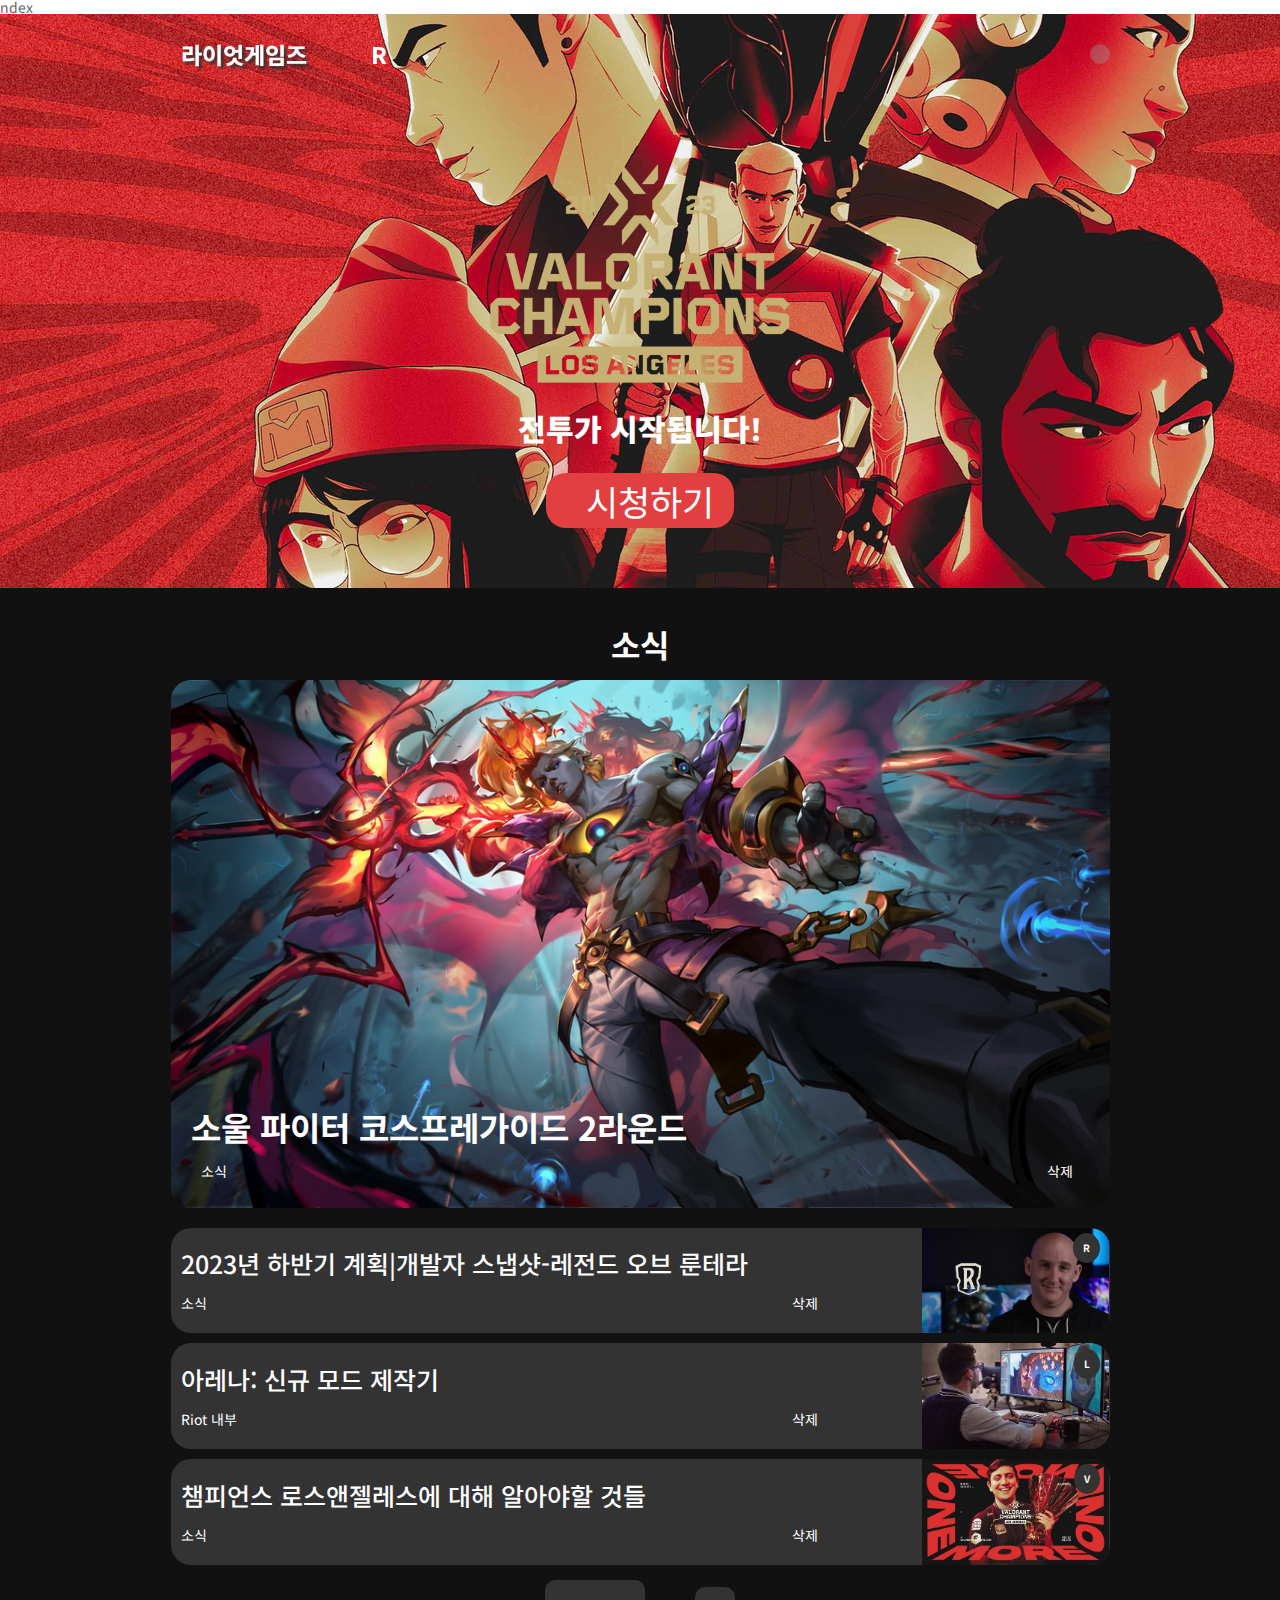
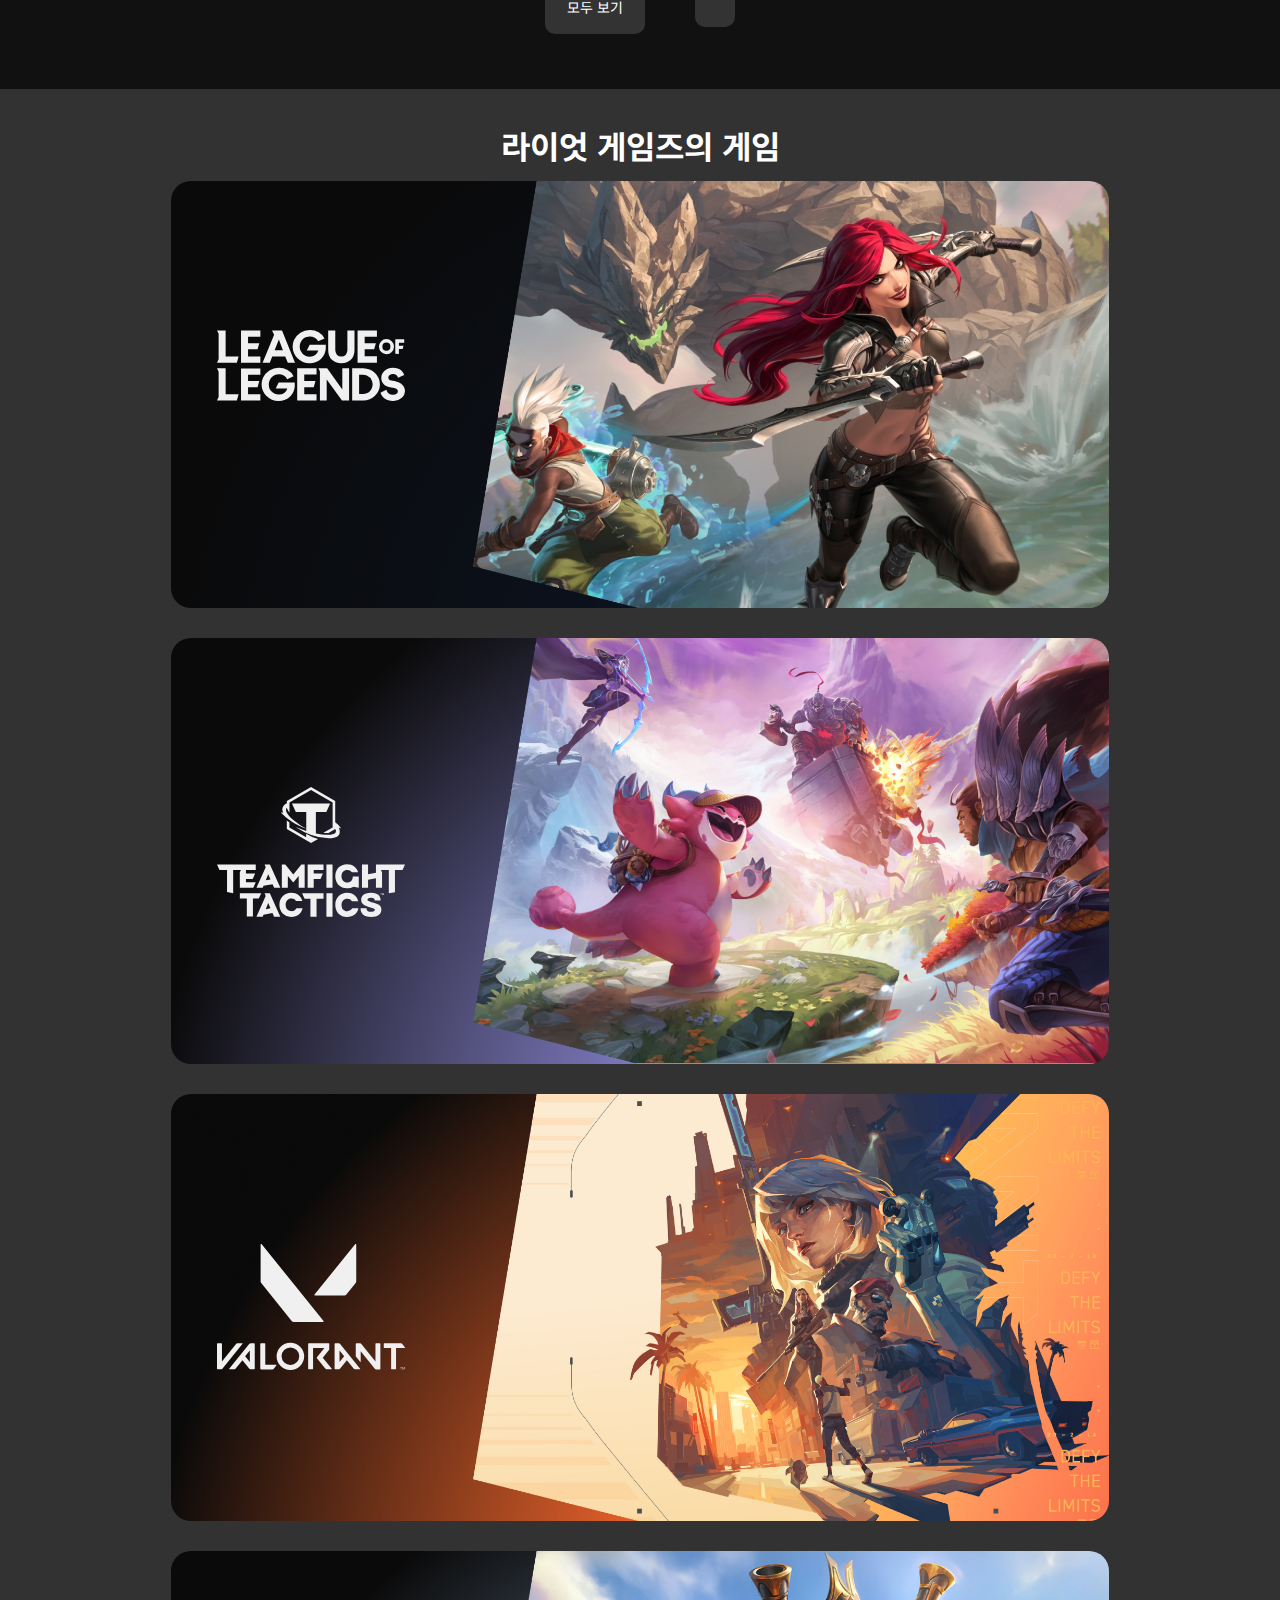
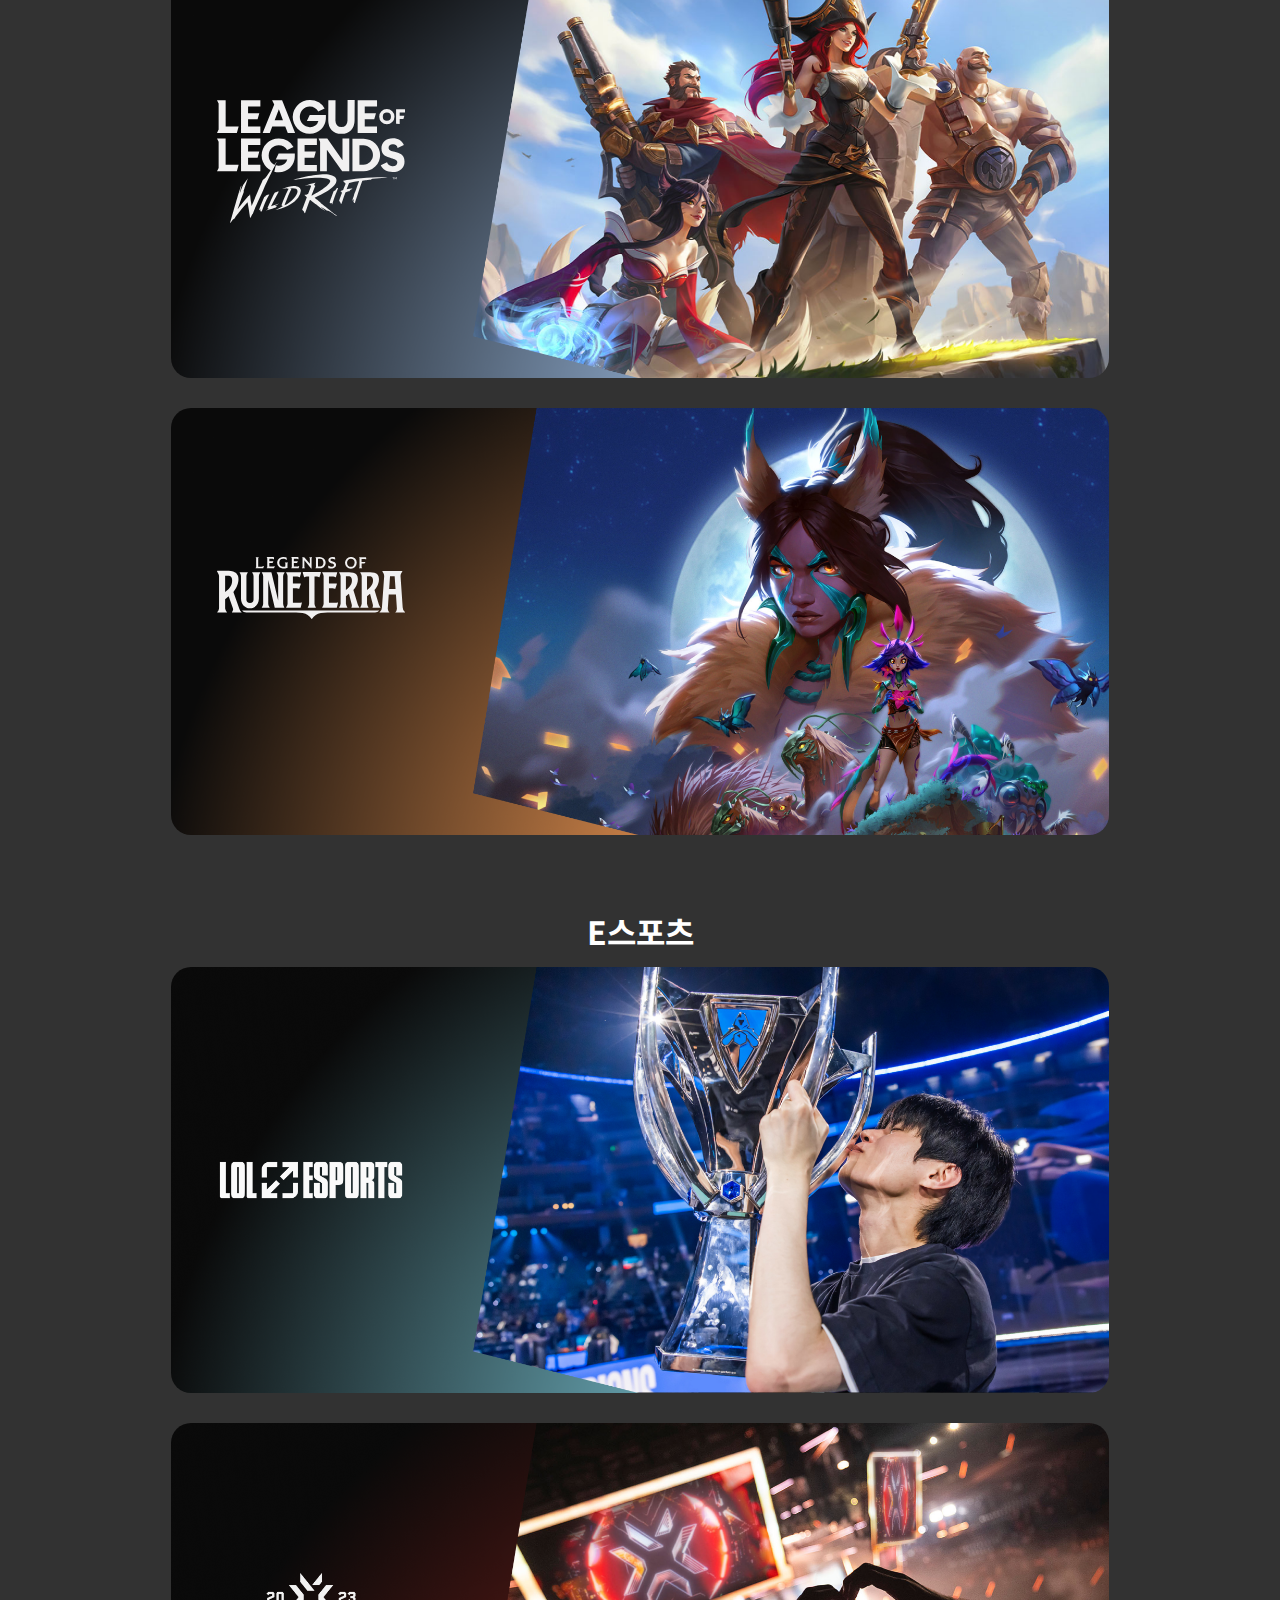
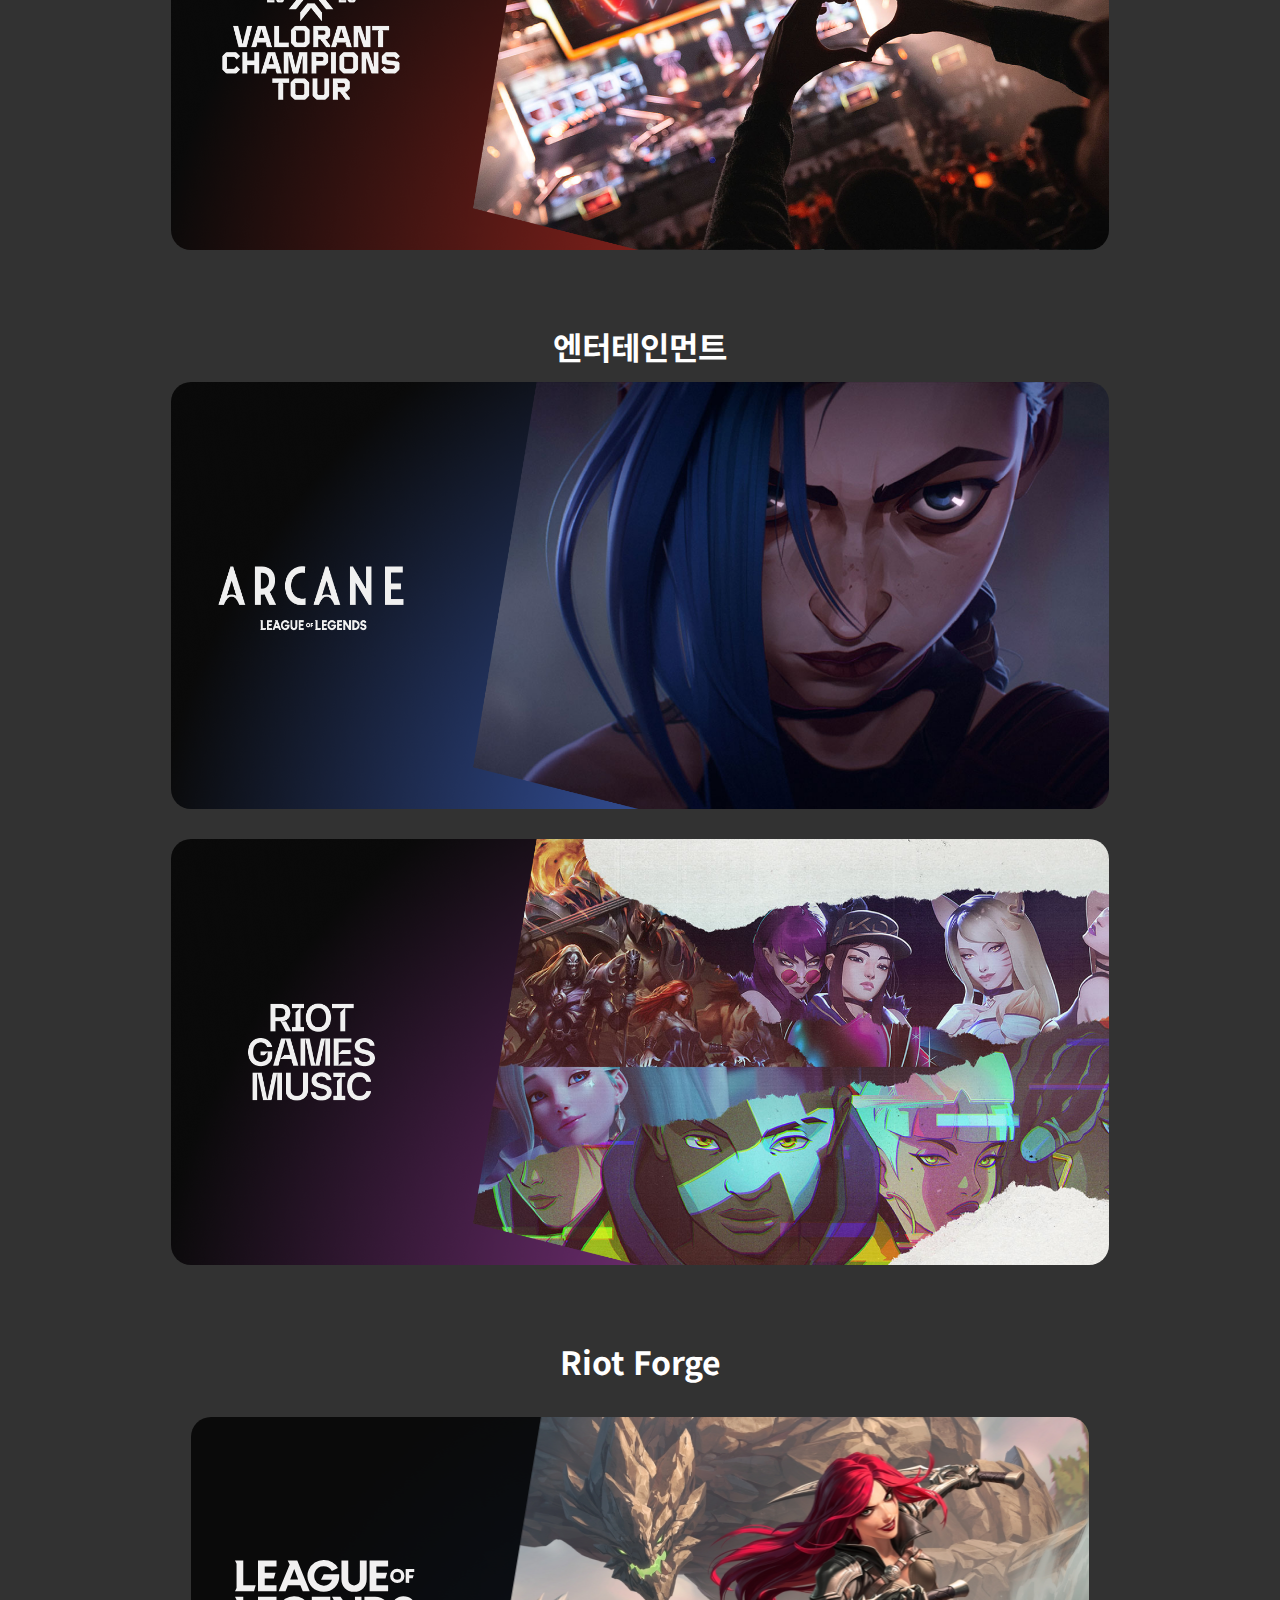
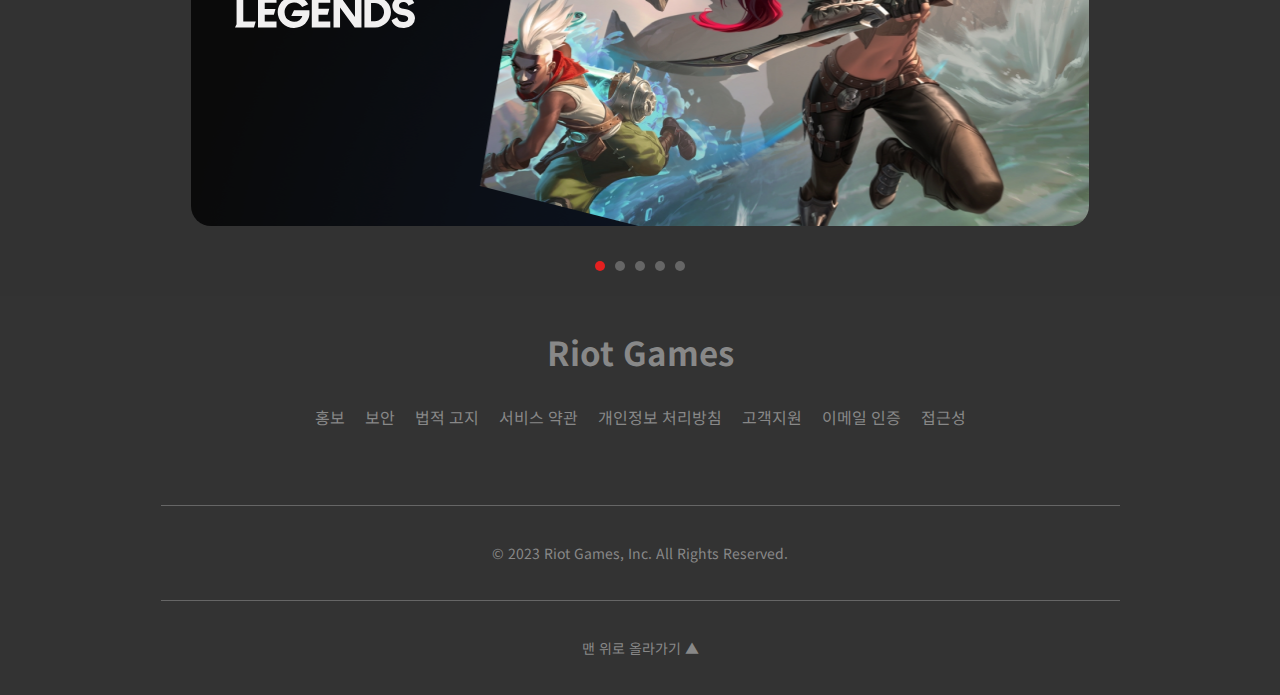
==== html/html실습파일/projectRiotGames/index.html @ 63ccbbf0 "프로젝트 초기화" ====
<!DOCTYPE html>ndex
<html lang="ko">
<head>
    <meta charset="UTF-8">
    <meta http-equiv="X-UA-Compatible" content="IE=edge">
    <meta name="viewport" content="width=device-width, initial-scale=1.0">
    <title>LOLIndex</title>

    <link rel="stylesheet" href="https://cdnjs.cloudflare.com/ajax/libs/font-awesome/6.4.2/css/all.min.css" integrity="sha512-z3gLpd7yknf1YoNbCzqRKc4qyor8gaKU1qmn+CShxbuBusANI9QpRohGBreCFkKxLhei6S9CQXFEbbKuqLg0DA==" crossorigin="anonymous" referrerpolicy="no-referrer" />

    <link rel="stylesheet" href="./css/reset.css">
    <link rel="stylesheet" href="./css/index.css">

    <script src="https://cdnjs.cloudflare.com/ajax/libs/jquery/1.12.4/jquery.min.js" integrity="sha512-jGsMH83oKe9asCpkOVkBnUrDDTp8wl+adkB2D+//JtlxO4SrLoJdhbOysIFQJloQFD+C4Fl1rMsQZF76JjV0eQ==" crossorigin="anonymous" referrerpolicy="no-referrer"></script>
</head>
<body>

    <div class="header"></div>

    <section id="indexSection">
        
        <div id="article1Back">
            <article id="article1" class="row">
    
                <div class="art1">
                    <div class="art1Img"><img src="./css/cssSource/article1Img.png" alt=""></div>
                    <div class="art1Text">
                        <h1>전투가 시작됩니다!</h1>
                        <a href="javascript:;">
                            <div class="art1Btn">
                                <div><i class="fa-solid fa-circle-right"></i></div>
                                <div>시청하기</div>
                            </div>
                        </a>
                    </div>
                </div>
    
            </article>
        </div>

        <div id="article2Back">
            <article id="article2" class="row">
    
                <div class="art2">
                    <h2>소식</h2>
                    <div class="art2Post">
                        
                        <!-- <div class="art2Main">
                            <a href="javascript:;">
                                <img src="./css/cssSource/article2Main.png" alt="">
                                <div class="art2MainText">
                                    <div class="art2MainTitle">
                                        <h3>소울 파이터 코스프레 가이드 2라운드</h3>
                                        <div>
                                            <div>소식</div>
                                            <div class="del">삭제</div>
                                        </div>
                                    </div>
                                </div>
                            </a>
                        </div>
                        <div class="art2Sub">
                            <div class="art2SubBanner">
                                <a href="javascript:;">
                                    <div class="art2BannerText">
                                        <h3>2023년 하반기 계획|개발자 스냅샷 - 레전드 오브 룬테라</h3>
                                        <div>
                                            <div class="art2PostCat">소식</div>
                                            <div class="del">삭제</div>
                                        </div>
                                    </div>
                                    <div class="art2BannerImg">
                                        <img src="./css/cssSource/article2Banner1.png" alt="">
                                        <div>R</div>
                                    </div>
                                </a>
                            </div>
                        </div> -->
    
                    </div>

                    <div class="art2PlusMenu">
                        <div class="art2Plus">모두 보기</div>
                        <div class="art2Admin"><i class="fa-solid fa-gear"></i></div>
                    </div>
                    <form action="#" method="post" class="art2AdminForm">
                        <div class="art2AdminFormInput">
                            <div>
                                <p>제목</p>
                                <label for=""><input name="title" type="text"></label>
                            </div>
                            <div>
                                <p>분류1</p>
                                <label for=""><input name="category" type="text"></label>
                            </div>
                            <div>
                                <p>분류2</p>
                                <label for=""><input type="radio" name="game" value="L">LOL</label>
                                <label for=""><input type="radio" name="game" value="T">TFT</label>
                                <label for=""><input type="radio" name="game" value="V">VAL</label>
                                <label for=""><input type="radio" name="game" value="R">LOR</label>
                                <label for=""><input type="radio" name="game" value="W">WR</label>
                                <label for=""><input type="radio" name="game" value="Riot">RIOT</label>
                            </div>
                        </div>
                        <div class="art2AdminSubmit">
                            <button type="submit">작성하기</button>
                        </div>
                    </form>
    
                </div>
    
            </article>
        </div>

        <div id="otherBack">
            <article id="article3" class="banners row">
                <h2>라이엇 게임즈의 게임</h2>
    
                <div class="artBanner">
                    <a href="./LOLMain.html">
                        <img src="./css/cssSource/art3Banner1.png" alt="">
                        <div><img src="./css/cssSource/LOL.svg" alt=""></div>
                    </a>
                </div>
                <div class="artBanner">
                    <a href="javascript:;">
                        <img src="./css/cssSource/art3Banner2.png" alt="">
                        <div><img src="./css/cssSource/TFT.svg" alt=""></div>
                    </a>
                </div>
                <div class="artBanner">
                    <a href="javascript:;">
                        <img src="./css/cssSource/art3Banner3.png" alt="">
                        <div><img src="./css/cssSource/Valorant.svg" alt=""></div>
                    </a>
                </div>
                <div class="artBanner">
                    <a href="javascript:;">
                        <img src="./css/cssSource/art3Banner4.png" alt="">
                        <div><img src="./css/cssSource/WildRift.svg" alt=""></div>
                    </a>
                </div>
                <div class="artBanner">
                    <a href="javascript:;">
                        <img src="./css/cssSource/art3Banner5.png" alt="">
                        <div><img src="./css/cssSource/Runeterra.svg" alt=""></div>
                    </a>
                </div>
            </article>
    
            <article id="article4" class="banners row">
                <h2>E스포츠</h2>
                <div class="artBanner">
                    <a href="javascript:;" >
                        <img src="./css/cssSource/art4Banner1.png" alt="">
                        <div><img src="./css/cssSource/art4Banner1Logo.png" alt=""></div>
                    </a>
                </div>
                <div class="artBanner">
                    <a href="javascript:;" >
                        <img src="./css/cssSource/art4Banner2.png" alt="">
                        <div><img src="./css/cssSource/art4Banner2Logo.png" alt=""></div>
                    </a>
                </div>
    
            </article>
    
            <article id="article5" class="banners row">
                <h2>엔터테인먼트</h2>
                <div class="artBanner">
                    <a href="javascript:;">
                        <img src="./css/cssSource/art5Banner1.png" alt="">
                        <div><img src="./css/cssSource/art5Banner1Logo.png" alt=""></div>
                    </a>
                </div>
                <div class="artBanner">
                    <a href="javascript:;">
                        <img src="./css/cssSource/art5Banner2.png" alt="">
                        <div><img src="./css/cssSource/art5Banner2Logo.png" alt=""></div>
                    </a>
                </div>
            </article>
    
            <article id="article6" class="bannerFlex row">
                <h2>Riot Forge</h2>
                <div class="art6Box">
                    <div class="art6Flex">
                        <div class="art6FlexBox">
                            <div class="artBannerFlex">
                                <a href="./LOLMain.html">
                                    <img src="./css/cssSource/art3Banner1.png" alt="">
                                    <div><img src="./css/cssSource/LOL.svg" alt=""></div>
                                </a>
                            </div>
                            <div class="artBannerFlex">
                                <a href="javascript:;">
                                    <img src="./css/cssSource/art3Banner2.png" alt="">
                                    <div><img src="./css/cssSource/TFT.svg" alt=""></div>
                                </a>
                            </div>
                            <div class="artBannerFlex">
                                <a href="javascript:;">
                                    <img src="./css/cssSource/art3Banner3.png" alt="">
                                    <div><img src="./css/cssSource/Valorant.svg" alt=""></div>
                                </a>
                            </div>
                            <div class="artBannerFlex">
                                <a href="javascript:;">
                                    <img src="./css/cssSource/art3Banner4.png" alt="">
                                    <div><img src="./css/cssSource/WildRift.svg" alt=""></div>
                                </a>
                            </div>
                            <div class="artBannerFlex">
                                <a href="javascript:;">
                                    <img src="./css/cssSource/art3Banner5.png" alt="">
                                    <div><img src="./css/cssSource/Runeterra.svg" alt=""></div>
                                </a>
                            </div>
                        </div>
                    </div>
                </div>
                <div class="art6BoxControl">
                    <div class="on"></div>
                    <div></div>
                    <div></div>
                    <div></div>
                    <div></div>
                </div>
            </article>
        </div>
    </section>

    <div class="footer"></div>
    
    <script src="./js/common.js"></script>
    <script>
        $('.header').load('header.html')

        let data = '';
        $.ajax({
            type:'GET',
            url:'./js/Data.json',
            dataType:'json',
            success : function(rdata){
                data = rdata.art2Post
                /* console.log(data) */
                art2Post()
            },
            error : function(xhr){
                alert(xhr.status+"/"+xhr.errorText)
            }
        })

        //art2 포스팅함수
        function art2Post(){

            let newData = data
            let post = `<div class="art2Main">`

            newData.forEach((element,index) => {
                
                if(!index){
                    post+=`<a href="javascript:;">
                                <img src="${element.imgLink}" onerror="this.src='./css/cssSource/none.png'" alt="">
                                <div class="art2MainText">
                                    <div class="art2MainTitle">
                                        <h3>${element.title}</h3>
                                        <div>
                                            <div>${element.category}</div>
                                            <div class="delMain">삭제</div>
                                        </div>
                                    </div>
                                </div>
                            </a>
                        </div>
                        <div class="art2Sub">`
                }else{
                    post+=`<div class="art2SubBanner">
                                <a href="javascript:;">
                                    <div class="art2BannerText">
                                        <h3>${element.title}</h3>
                                        <div>
                                            <div class="art2PostCat">${element.category}</div>
                                            <div class="delSub">삭제</div>
                                        </div>
                                    </div>
                                    <div class="art2BannerImg">
                                        <img src="${element.imgLink}" onerror="this.src='./css/cssSource/none.png'" alt="">
                                        <div>${element.game}</div>
                                    </div>
                                </a>
                            </div>`
                }               
            });

            post+=`</div>`

            $('.art2Main').remove()
            $('.art2Sub').remove()
            $('.art2Post').append(post)
            $('.art2Post .art2Sub .art2SubBanner').each(function(a){
                console.log(a)

                if(a>2){
                    $(this).css({
                        display: 'none',
                    })
                }
            })
        }

        //art6 세로사이즈조절
        $(window).on('resize', function(){
            let boxSize = $('.art6FlexBox').height()
            $('.art6Flex').css({
                height: boxSize
            })
            /* if(!$('.art2Sub').hasClass('on')){
                let boxSize2 = $('.art2SubBanner').height()
                $('.art2Sub').css({
                    height: (boxSize2*3)+'px'
                })
            } */
        })

        let art6Flag = 0;

        //art6 이동외부함수
        $('.art6BoxControl div').on('click', function(){
            $(this).addClass('on').siblings().removeClass('on')
            let i = $(this).index()
            console.log(i)

            art6Move(i)
        })   

        //art6 이동내부함수
        function art6Move(i){

            $('.art6FlexBox').animate({
                left : '-='+((i-art6Flag)*100)+'%'
            }, 500)
            art6Flag = i
        }

        //art2서브배너 여닫이
        $('.art2Plus').on('click', function(){
            /* $(this).toggleClass('on') */

            if(!$(this).hasClass('on')){
                $(this).text("접기")
                $(this).addClass('on')
                $('.art2Post .art2Sub .art2SubBanner').each(function(a){
                console.log(a)

                    if(a>2){
                        $(this).css({
                            display: 'block',
                        })
                    }
                })
            }else{
                $(this).text("모두 보기")
                $(this).removeClass('on')
                $('.art2Post .art2Sub .art2SubBanner').each(function(a){
                console.log(a)

                    if(a>2){
                        $(this).css({
                            display: 'none',
                        })
                    }
                })
            }
        })

        //art2관리자모드 여닫이
        $('.art2Admin').on('click', function(){
            $('.art2AdminForm').toggleClass('active')
        })

        //art2게시글추가
        $('.art2AdminForm').on('submit', function(e){
            e.preventDefault()

            let title = $('input[name=title]').val()
            if(!title){
                alert('제목 입력하세요')
                return false
            }
            let category = $('input[name=category]').val()
            if(!category){
                alert('분류1을 입력하세요')
                return false
            }
            let game = $('input[name=game]:checked').val();
            /* $('input[name=game]').each(function(){
                if($(this).prop('checked')){
                    game = $(this).val()
                }
            }) */
            
            if(!game){
                alert('분류2를 체크하세요')
                return false
            }

            let art2DataPlus = {
                title : title,
                category : category,
                imgLink : "",
                game : game
            }

            data.unshift(art2DataPlus)
            /* console.log(data) */
            art2Post()
            alert('작성되었습니다')
            $('input[name=title]').val("")
            $('input[name=category]').val("")
            $('input[name=game]').prop("checked", false);
        })

        //art2메인게시글삭제
        $('body').on('click', '.delMain', function(){
            data.splice(0, 1)
            art2Post()
        })

        //art2서브게시글삭제
        $('body').on('click', '.delSub', function(){
            let delnum = $(this).parents('.art2SubBanner').index()
            /* console.log(delnum) */
            data.splice((delnum+1), 1)
            art2Post()
        })
    </script>

</body>
</html>
---- html/html실습파일/projectRiotGames/css/index.css ----
@import url("https://fonts.googleapis.com/css2?family=Noto+Sans+KR&display=swap");
.row {
  max-width: 959px;
  margin: 0 auto;
  padding: 0;
}

body {
  font-size: 14px;
  color: #666;
  font-family: "Noto Sans KR", sans-serif;
}

::-webkit-scrollbar-button {
  display: none;
}

::-webkit-scrollbar-track {
  background: none;
}

#header .titleLineBack {
  position: fixed;
  height: 80px;
  width: 200%;
  left: -50%;
  z-index: 3;
  background: transparent;
}
#header #titleLine {
  max-width: 959px;
  width: 100%;
  position: fixed;
  height: 80px;
  display: flex;
  align-items: center;
  text-align: center;
  justify-content: space-between;
  font-size: 23px;
  font-weight: 800;
  z-index: 5;
}
#header #titleLine .titleL {
  display: flex;
}
#header #titleLine .titleL .callMainMenu {
  display: flex;
  width: 170px;
  text-align: center;
  margin: 10px;
  padding: 10px;
  color: #fff;
  text-shadow: 3px 3px 3px #333;
}
#header #titleLine .titleL .callMainMenu.active {
  color: #333;
}
#header #titleLine .titleL .callMainMenu:hover {
  cursor: pointer;
  color: #e42020;
  transition: all 1s;
}
#header #titleLine .titleL .titleLogo {
  width: 34px;
  margin: 10px;
  padding: 10px;
  border-radius: 10px;
  color: #fff;
}
#header #titleLine .titleL .titleLogo.active {
  color: #333;
}
#header #titleLine .titleL .titleLogo:hover {
  cursor: pointer;
  color: #e42020;
  transition: all 1s;
}
#header #titleLine .titleR {
  justify-content: flex-end;
  display: flex;
  width: 100px;
}
#header #titleLine .titleR > div {
  margin: 10px;
  padding: 10px;
  border-radius: 10px;
}
#header #titleLine .titleR > div:hover {
  cursor: pointer;
}
#header #titleLine .titleR .translationMenu:hover {
  background: rgba(153, 153, 153, 0.3);
  transition: all 1s;
}
#header #titleLine .titleR .callSideMenu {
  background: rgba(153, 153, 153, 0.4);
  color: #fff;
}
#header #titleLine .titleR .callSideMenu:hover {
  background: rgba(51, 51, 51, 0.4);
  color: #e42020;
  transition: all 1s;
}
#header #menuSpace {
  max-width: 959px;
  width: 100%;
  position: relative;
  display: flex;
}
#header #menuSpace .menuBackground {
  position: fixed;
  left: -600px;
  background: rgba(0, 0, 0, 0.5);
  width: 2999px;
  height: 1999px;
  display: none;
  margin: 0;
  z-index: 3;
}
#header #menuSpace .menuBackground.active {
  display: block;
}
#header #menuSpace #mainMenu {
  position: fixed;
  max-width: 484px;
  background: #ddd;
  display: none;
  z-index: 4;
  height: 100%;
  overflow: auto;
  /* .menuNav{
      display: flex;
      justify-content: space-between;
      align-items: center;
      text-align: center;
      max-width: 470px;
      padding: 10px;
      height: 80px;
      font-size: 23px;
      font-weight: 800;

      .riotspan{

          &:hover{
              cursor: pointer;
              color: #e42020;
              transition: all 1s;
          }
      }

      .closeMainMenu{
          padding: 10px;

          &:hover{
              cursor: pointer;
              color: #e42020;
              transition: all 1s;
          }
      }
  } */
}
#header #menuSpace #mainMenu.active {
  display: block;
}
#header #menuSpace #mainMenu .blank {
  padding: 40px;
}
#header #menuSpace #mainMenu .menuTitleList {
  margin: 10px;
  font-size: 22px;
  font-weight: 600;
}
#header #menuSpace #mainMenu .menuTitleList .menuBar .menuName {
  padding: 15px;
  display: flex;
  justify-content: space-between;
  align-items: center;
  border-radius: 20px;
  background: #ccc;
  margin: 20px 0;
}
#header #menuSpace #mainMenu .menuTitleList .menuBar .menuName:hover {
  color: #fff;
  background: #333;
  cursor: pointer;
  transition: all 1s;
}
#header #menuSpace #mainMenu .menuTitleList .menuBar .menuName.active {
  color: #fff;
  background: #333;
  cursor: pointer;
}
#header #menuSpace #mainMenu .menuTitleList .menuBar .menuList {
  display: none;
}
#header #menuSpace #mainMenu .menuTitleList .menuBar .menuList.txt a {
  padding: 10px;
  margin-top: 10px;
  border-radius: 10px;
}
#header #menuSpace #mainMenu .menuTitleList .menuBar .menuList.active {
  display: block;
}
#header #menuSpace #mainMenu .menuTitleList .menuBar .menuList > a {
  max-width: 464px;
  max-height: 200px;
}
#header #menuSpace #mainMenu .menuTitleList .menuBar .menuList > a .menuBox {
  display: flex;
  align-items: center;
  background: #333;
  margin: 10px 0;
  border-radius: 10px;
  height: 160px;
  overflow: hidden;
}
#header #menuSpace #mainMenu .menuTitleList .menuBar .menuList > a .menuBox > div:nth-child(1) {
  width: 170px;
  padding: 10px;
}
#header #menuSpace #mainMenu .menuTitleList .menuBar .menuList > a .menuBox > div:nth-child(2) {
  justify-content: flex-end;
}
#header #menuSpace #mainMenu .menuTitleList .menuBar .menuList > a .menuBox > div:nth-child(2) img {
  height: 170px;
}
#header #menuSpace #mainMenu .menuBarBanner {
  margin: 10px;
}
#header #menuSpace #mainMenu .menuBarBanner a img {
  border-radius: 15px;
}
#header #menuSpace #mainMenu .menuBarBanner a div {
  margin: 10px 0;
  font-size: 15px;
}
#header #menuSpace #sideMenu {
  position: fixed;
  right: 50%;
  margin-right: -480px;
  top: 0;
  max-width: 484px;
  width: 100%;
  height: 100%;
  background: #333;
  color: #ddd;
  display: none;
  z-index: 4;
}
#header #menuSpace #sideMenu.active {
  display: block;
}
#header #menuSpace #sideMenu .blank {
  padding: 40px;
}
#header #menuSpace #sideMenu .sideTitleList {
  margin: 10px;
}
#header #menuSpace #sideMenu .sideTitleList .sideMenuBar {
  padding: 15px;
  display: flex;
  justify-content: space-between;
  align-items: center;
  border-radius: 20px;
  margin: 20px 0;
  font-size: 22px;
  font-weight: 600;
}
#header #menuSpace #sideMenu .sideTitleList .sideMenuBar:hover {
  background: #666;
  cursor: pointer;
  transition: all 1s;
}
#header #menuSpace #sideMenu .sideTitleList .sideMenuBar.active {
  color: #fff;
  background: #333;
  cursor: pointer;
}
#header #menuSpace #sideMenu .sideTitleList .sideMenuList {
  display: none;
}
#header #menuSpace #sideMenu .sideTitleList .sideMenuList.active {
  display: block;
}
#header #menuSpace #sideMenu .sideTitleList .sideMenuList a {
  padding: 10px;
  display: flex;
  justify-content: space-between;
  align-items: center;
  border-radius: 20px;
  margin: 20px 0;
  font-size: 18px;
  font-weight: 500;
}
#header #menuSpace #sideMenu .sideTitleList .sideMenuList a:hover {
  background: #666;
  cursor: pointer;
  transition: all 1s;
}
#header #menuSpace #sideMenu .sideTitleList .sideMenuList a.active {
  color: #fff;
  background: #333;
  cursor: pointer;
}
#header #menuSpace #sideMenu .sideBarSearchBox {
  justify-content: center;
  display: flex;
}
#header #menuSpace #sideMenu .sideBarSearchBox form {
  display: flex;
  height: 35px;
  width: 190px;
  padding: 10px 20px;
  border: 2px solid #fff;
  border-radius: 10px;
  align-items: center;
  justify-content: center;
}
#header #menuSpace #sideMenu .sideBarSearchBox form label input {
  border: none;
  background: none;
  width: 160px;
  color: #fff;
}
#header #menuSpace #sideMenu .sideBarSearchBox form button {
  background: none;
  color: #fff;
  border: none;
}
#header #menuSpace #sideMenu .loginBox {
  display: flex;
  justify-content: center;
  align-items: center;
  max-width: 460px;
  margin: 30px;
}
#header #menuSpace #sideMenu .loginBox a {
  width: 100%;
  line-height: 30px;
  border-radius: 20px;
  background: #e42020;
  color: #333;
  text-align: center;
  font-weight: bold;
}

#footer {
  background: #333;
  color: #888;
}
#footer #footerMenu .footerNavBox {
  padding: 20px;
}
#footer #footerMenu .footerNavBox h2 {
  font-size: 33px;
  font-weight: 700;
  text-align: center;
  padding: 20px;
}
#footer #footerMenu .footerNavBox h2:hover {
  color: #fff;
}
#footer #footerMenu .footerNavBox .footerNav {
  display: flex;
  justify-content: center;
  font-size: 16px;
}
#footer #footerMenu .footerNavBox .footerNav li {
  padding: 20px 10px;
}
#footer #footerMenu .footerNavBox .footerNav li:hover {
  color: #fff;
}
#footer #footerMenu .footerSNS {
  display: flex;
  justify-content: center;
  font-size: 26px;
  border-bottom: 1px solid #666;
}
#footer #footerMenu .footerSNS li {
  padding: 20px 10px;
}
#footer #footerMenu .footerSNS li:hover {
  color: #fff;
}
#footer #footerMenu .footerCop {
  padding: 40px;
  text-align: center;
  border-bottom: 1px solid #666;
}
#footer #footerMenu .footerCop:hover {
  color: #fff;
}
#footer #footerMenu .footerGoTop {
  text-align: center;
}
#footer #footerMenu .footerGoTop a {
  display: inline-block;
  padding: 40px;
  width: 100%;
}
#footer #footerMenu .footerGoTop a:hover {
  color: #fff;
}

#indexSection #article1Back {
  background: url(./cssSource/article1Back.png) no-repeat;
  background-position: right center;
}
#indexSection #article1Back #article1 {
  padding-top: 150px;
  display: flex;
  justify-content: center;
}
#indexSection #article1Back #article1 .art1 {
  max-width: 400px;
  text-align: center;
}
#indexSection #article1Back #article1 .art1 .art1Img {
  max-width: 300px;
  margin: auto;
}
#indexSection #article1Back #article1 .art1 .art1Text {
  padding: 30px;
}
#indexSection #article1Back #article1 .art1 .art1Text h1 {
  color: #fff;
  font-size: 30px;
  font-weight: 1000;
}
#indexSection #article1Back #article1 .art1 .art1Text .art1Btn {
  padding: 10px;
  margin: 30px;
  display: flex;
  justify-content: center;
  color: #fff;
  font-size: 35px;
  border-radius: 20px;
  background: #e24040;
}
#indexSection #article1Back #article1 .art1 .art1Text .art1Btn:hover {
  background: #e42020;
  box-shadow: 0 0 10px 0 #fff;
  transition: all 1s;
}
#indexSection #article1Back #article1 .art1 .art1Text .art1Btn div {
  margin: 0 10px;
}
#indexSection #article2Back {
  background: #111;
}
#indexSection #article2Back #article2 {
  padding: 10px;
  color: #fff;
}
#indexSection #article2Back #article2 .art2 h2 {
  font-size: 32px;
  text-align: center;
  font-weight: 700;
  padding-top: 30px;
  padding-bottom: 20px;
}
#indexSection #article2Back #article2 .art2 .art2Main {
  position: relative;
  border-radius: 20px;
  overflow: hidden;
}
#indexSection #article2Back #article2 .art2 .art2Main img {
  width: 100%;
}
#indexSection #article2Back #article2 .art2 .art2Main:hover {
  box-shadow: 0 0 20px 0 #fff;
  transition: all 1s;
}
#indexSection #article2Back #article2 .art2 .art2Main .art2MainText {
  position: absolute;
  left: 0px;
  bottom: 0px;
  margin: 20px;
  width: 95%;
  color: #fff;
  display: flex;
  justify-content: space-between;
  /* .art2PostManage{
      text-align: right;

      &:hover{
          cursor: pointer;
      }

      .art2PostManageMenu{
          display: none;

          div{
              margin-top: 5px;
          }
      }

      &:hover .art2PostManageMenu{
          display: block;
      }
  } */
}
#indexSection #article2Back #article2 .art2 .art2Main .art2MainText .art2MainTitle {
  width: 100%;
}
#indexSection #article2Back #article2 .art2 .art2Main .art2MainText .art2MainTitle h3 {
  font-size: 33px;
  font-weight: 700;
  padding-bottom: 10px;
  white-space: nowrap;
  overflow: hidden;
  text-overflow: ellipsis;
}
#indexSection #article2Back #article2 .art2 .art2Main .art2MainText .art2MainTitle > div {
  display: flex;
  justify-content: space-between;
  align-items: center;
}
#indexSection #article2Back #article2 .art2 .art2Main .art2MainText .art2MainTitle > div > div {
  padding: 10px;
}
#indexSection #article2Back #article2 .art2 .art2Main .art2MainText .art2MainTitle > div .delMain {
  border-radius: 20%;
}
#indexSection #article2Back #article2 .art2 .art2Main .art2MainText .art2MainTitle > div .delMain:hover {
  background: #333;
  box-shadow: 0 0 10px 0 #fff;
  transition: all 1s;
}
#indexSection #article2Back #article2 .art2 .art2Sub {
  margin-top: 20px;
  /* height: 350px;
  overflow: hidden; */
  /* &.on{
      height: fit-content;
  } */
}
#indexSection #article2Back #article2 .art2 .art2Sub .art2SubBanner {
  border-radius: 20px;
  overflow: hidden;
  background: #333;
  margin-top: 10px;
}
#indexSection #article2Back #article2 .art2 .art2Sub .art2SubBanner:hover {
  background: #444;
  transition: all 1s;
}
#indexSection #article2Back #article2 .art2 .art2Sub .art2SubBanner a {
  display: flex;
  justify-content: space-between;
  align-items: center;
}
#indexSection #article2Back #article2 .art2 .art2Sub .art2SubBanner a .art2BannerText {
  width: 70%;
}
#indexSection #article2Back #article2 .art2 .art2Sub .art2SubBanner a .art2BannerText h3 {
  font-size: 25px;
  font-weight: 500;
  padding: 10px;
  width: 100%;
  white-space: nowrap;
  overflow: hidden;
  text-overflow: ellipsis;
}
#indexSection #article2Back #article2 .art2 .art2Sub .art2SubBanner a .art2BannerText > div {
  display: flex;
  justify-content: space-between;
  position: relative;
  /* .art2PostManage{
      display: flex;
      position: absolute;
      right: 0;
      bottom: -10px;

      &:hover i{
          display: none;
      }

      .art2PostManageMenu{
          display: none;
      }

      &:hover .art2PostManageMenu{
          display: block;
      }

      div{
          padding-bottom: 5px;
          padding-left: 5px;
      }
  } */
}
#indexSection #article2Back #article2 .art2 .art2Sub .art2SubBanner a .art2BannerText > div > div {
  padding: 10px;
}
#indexSection #article2Back #article2 .art2 .art2Sub .art2SubBanner a .art2BannerText > div .delSub {
  border-radius: 20%;
}
#indexSection #article2Back #article2 .art2 .art2Sub .art2SubBanner a .art2BannerText > div .delSub:hover {
  background: #333;
  box-shadow: 0 0 10px 0 #fff;
  transition: all 1s;
}
#indexSection #article2Back #article2 .art2 .art2Sub .art2SubBanner a .art2BannerImg {
  position: relative;
  max-width: 20%;
}
#indexSection #article2Back #article2 .art2 .art2Sub .art2SubBanner a .art2BannerImg img {
  height: 100%;
}
#indexSection #article2Back #article2 .art2 .art2Sub .art2SubBanner a .art2BannerImg div {
  position: absolute;
  top: 5%;
  right: 5%;
  background: #333;
  border-radius: 50%;
  font-size: 10px;
  font-weight: bold;
  padding: 10px;
}
#indexSection #article2Back #article2 .art2 .art2PlusMenu {
  max-width: 220px;
  display: flex;
  justify-content: space-between;
  align-items: center;
  margin: auto;
  padding-bottom: 30px;
}
#indexSection #article2Back #article2 .art2 .art2PlusMenu .art2Plus {
  background: #333;
  border-radius: 10px;
  width: 100px;
  padding: 20px;
  text-align: center;
  margin: 15px;
}
#indexSection #article2Back #article2 .art2 .art2PlusMenu .art2Plus:hover {
  cursor: pointer;
  background: #444;
}
#indexSection #article2Back #article2 .art2 .art2PlusMenu .art2Admin {
  background: #333;
  border-radius: 10px;
  padding: 20px;
  text-align: center;
  margin: 15px;
}
#indexSection #article2Back #article2 .art2 .art2PlusMenu .art2Admin:hover {
  cursor: pointer;
  background: #444;
}
#indexSection #article2Back #article2 .art2 .art2AdminForm {
  max-width: 700px;
  margin: 0 auto;
  padding: 15px;
  border-radius: 15px;
  background: #333;
  margin-bottom: 30px;
  display: none;
}
#indexSection #article2Back #article2 .art2 .art2AdminForm.active {
  display: block;
}
#indexSection #article2Back #article2 .art2 .art2AdminForm .art2AdminFormInput {
  display: flex;
  flex-wrap: wrap;
}
#indexSection #article2Back #article2 .art2 .art2AdminForm .art2AdminFormInput > div {
  width: 45%;
}
#indexSection #article2Back #article2 .art2 .art2AdminForm .art2AdminFormInput > div p {
  padding: 10px;
}
#indexSection #article2Back #article2 .art2 .art2AdminForm .art2AdminSubmit {
  display: flex;
  justify-content: flex-end;
}
#indexSection #article2Back #article2 .art2 .art2AdminForm .art2AdminSubmit button {
  border: none;
  border-radius: 5px;
  padding: 5px;
  background: #666;
  color: #fff;
  font-weight: bold;
}
#indexSection #article2Back #article2 .art2 .art2AdminForm .art2AdminSubmit button:hover {
  cursor: pointer;
  background: #999;
}
#indexSection #otherBack {
  background: #323232;
}
#indexSection .banners {
  padding: 10px;
}
#indexSection .banners h2 {
  color: #fff;
  font-size: 32px;
  text-align: center;
  font-weight: 700;
  margin-top: 30px;
  margin-bottom: 20px;
}
#indexSection .banners .artBanner {
  position: relative;
  margin-bottom: 30px;
}
#indexSection .banners .artBanner a > img {
  border-radius: 20px;
  z-index: 1;
}
#indexSection .banners .artBanner a > img:hover {
  box-shadow: 0 0 20px 0 #fff;
  transition: all 1s;
}
#indexSection .banners .artBanner a > div {
  position: absolute;
  top: 35%;
  bottom: 35%;
  left: 5%;
  right: 75%;
  z-index: 2;
}
#indexSection #article6 {
  padding: 10px;
}
#indexSection #article6 h2 {
  color: #fff;
  font-size: 32px;
  text-align: center;
  font-weight: 700;
  margin-top: 30px;
  margin-bottom: 20px;
}
#indexSection #article6 .art6Box {
  max-width: 939px;
  overflow: hidden;
}
#indexSection #article6 .art6Box .art6Flex {
  max-width: 100%;
  margin: 10px;
  height: 428.5px;
  position: relative;
}
#indexSection #article6 .art6Box .art6Flex .art6FlexBox {
  display: flex;
  flex-shrink: 0;
  width: 500%;
  align-items: center;
  position: absolute;
  left: 0;
  top: 0;
}
#indexSection #article6 .art6Box .art6Flex .art6FlexBox .artBannerFlex {
  position: relative;
  margin: 10px;
  width: 20%;
}
#indexSection #article6 .art6Box .art6Flex .art6FlexBox .artBannerFlex a > img {
  border-radius: 20px;
  z-index: 2;
}
#indexSection #article6 .art6Box .art6Flex .art6FlexBox .artBannerFlex a > img:hover {
  box-shadow: 0 0 20px 0 #fff;
  transition: all 1s;
}
#indexSection #article6 .art6Box .art6Flex .art6FlexBox .artBannerFlex a > div {
  position: absolute;
  top: 35%;
  bottom: 35%;
  left: 5%;
  right: 75%;
  z-index: 3;
}
#indexSection #article6 .art6BoxControl {
  margin: 0 auto;
  display: flex;
  max-width: 200px;
  padding: 10px;
  justify-content: center;
}
#indexSection #article6 .art6BoxControl div {
  background: #666;
  border-radius: 50%;
  padding: 5px;
  margin: 5px;
}
#indexSection #article6 .art6BoxControl div:hover {
  background: #ccc;
  transition: all 1s;
}
#indexSection #article6 .art6BoxControl div.on {
  background: #e42020;
}

#mainSection #article1 {
  background: #f7f7f7;
}
#mainSection #article1 .art1BackVideo {
  height: 550px;
  overflow: hidden;
}
#mainSection #article1 .art1BackVideo video {
  width: 100%;
}
#mainSection #article1 .art1Back {
  position: relative;
}
#mainSection #article1 .art1Back .art1Main {
  position: absolute;
  top: -350px;
  left: 5%;
  right: 5%;
  width: 90%;
  margin: 0 auto;
}
#mainSection #article1 .art1Back .art1Main video {
  width: 100%;
}
#mainSection #article1 .art1Back .art1Main .art1MainBox {
  position: absolute;
  top: -15px;
  bottom: -15px;
  left: 15px;
  right: 15px;
  border: 2px solid #999;
}
#mainSection #article1 .art1Back .art1Main .art1MainBanner {
  width: 54%;
  position: absolute;
  top: 20%;
  right: 23%;
  left: 23%;
}
#mainSection #article1 .art1Back .art1Main .art1MainBanner .art1Text {
  display: flex;
  align-items: center;
  justify-content: center;
  margin-top: 10px;
}
#mainSection #article1 .art1Back .art1Main .art1MainBanner .art1Text a {
  padding: 20px 40px;
  font-size: 14px;
  font-weight: 500;
  color: #000;
  background: #6fe9ff;
  position: relative;
}
#mainSection #article1 .art1Back .art1Main .art1MainBanner .art1Text a:hover {
  background: #a9f2ff;
  transition: 1s all;
}
#mainSection #article1 .art1Back .art1Main .art1MainBanner .art1Text a div {
  position: absolute;
  top: -10px;
  bottom: -10px;
  left: -10px;
  right: -10px;
  border: 1px solid #bbb;
}
#mainSection #article2 {
  padding-top: 130px;
  background: #f7f7f7;
  background-image: linear-gradient(#f7f7f7, rgb(198, 248, 255));
  color: #333;
  margin: 0;
}
#mainSection #article2 .art2 {
  z-index: 2;
}
#mainSection #article2 .art2 .art2Text {
  text-align: center;
  margin: 20px auto;
  width: 90%;
}
#mainSection #article2 .art2 .art2Text h2 {
  font-size: 36px;
  font-weight: 700;
  margin-bottom: 20px;
}
#mainSection #article2 .art2 .art2Menu {
  width: 90%;
  display: flex;
  padding: 10px;
  margin: 0 auto;
  justify-content: space-between;
  align-items: center;
  max-width: 500px;
  font-weight: 800;
}
#mainSection #article2 .art2 .art2Menu a {
  width: 180px;
  padding: 10px;
  text-align: center;
}
#mainSection #article2 .art2 .art2Menu a.goChamp {
  background: rgb(255, 224, 166);
}
#mainSection #article2 .art2 .art2Menu a.goPlay {
  background: #6fe9ff;
}
#mainSection #article2 .art2 .art2Back1 {
  background: url(./cssSource/LOLMain/LOLMainArt2Back2.png) no-repeat;
  background-size: 100%;
  background-position: right bottom;
}
#mainSection #article2 .art2 .art2Back1 .art2Back2 {
  background: url(./cssSource/LOLMain/LOLMainArt2BackFix.png) no-repeat;
  background-size: 100%;
  background-position: left bottom;
}
#mainSection #article2 .art2 .art2Back1 .art2Back2 .art2Display {
  width: 90%;
  padding-bottom: 20px;
}
#mainSection #article2 .art2 .art2Back1 .art2Back2 .art2Display .art2DisMenu {
  display: flex;
  justify-content: space-between;
  border-top: 1px solid #aaa;
  border-bottom: 1px solid #aaa;
  padding: 5px;
  margin-top: 20px;
}
#mainSection #article2 .art2 .art2Back1 .art2Back2 .art2Display .art2DisMenu div {
  width: 100px;
  padding: 10px;
  text-align: center;
  color: #aaa;
  font-weight: 900;
}
#mainSection #article2 .art2 .art2Back1 .art2Back2 .art2Display .art2DisMenu div:hover {
  cursor: pointer;
  color: #000;
  transition: all 1s;
}
#mainSection #article2 .art2 .art2Back1 .art2Back2 .art2Display .art2DisMenu div.on {
  cursor: pointer;
  color: #000;
}
#mainSection #article2 .art2 .art2Back1 .art2Back2 .art2Display .art2DisBox {
  width: 70%;
  margin: 10px auto;
}
#mainSection #article2 .art2 .art2Back1 .art2Back2 .art2Display .art2DisBox .art2Cont {
  display: none;
}
#mainSection #article2 .art2 .art2Back1 .art2Back2 .art2Display .art2DisBox .art2Cont.active {
  display: block;
}
#mainSection #article2 .art2 .art2Back1 .art2Back2 .art2Display .art2DisBox .art2Cont .art2ContImg {
  border-radius: 50%;
  border: solid 3px #fff;
}
#mainSection #article2 .art2 .art2Back1 .art2Back2 .art2Display .art2DisBox .art2Cont .art2ContTxt {
  margin-top: 10px;
  text-align: center;
}
#mainSection #article2 .art2 .art2Back1 .art2Back2 .art2Display .art2DisBox .art2Cont .art2ContTxt p {
  padding: 10px;
  font-size: 15px;
  font-weight: 800;
  color: #fff;
}
#mainSection #article3 {
  color: #fff;
  margin: 0;
}
#mainSection #article3 .art3Back {
  padding-bottom: 50px;
}
#mainSection #article3 .art3Back.rift {
  background: url(./cssSource/LOLMain/LOLMainArt3Back1.jpg) no-repeat center top;
  background-size: cover;
}
#mainSection #article3 .art3Back.wind {
  background: url(./cssSource/LOLMain/LOLMainArt3Back2.jpg) no-repeat center top;
  background-size: cover;
}
#mainSection #article3 .art3Back.tft {
  background: url(./cssSource/LOLMain/LOLMainArt3Back3.jpg) no-repeat center top;
  background-size: cover;
}
#mainSection #article3 .art3Back .art3 .art3Text {
  text-align: center;
  padding-top: 120px;
  font-weight: 900;
  margin-bottom: 50px;
}
#mainSection #article3 .art3Back .art3 .art3Text h2 {
  font-size: 36px;
  margin-bottom: 10px;
}
#mainSection #article3 .art3Back .art3 .art3Text h3 {
  font-size: 26px;
}
#mainSection #article3 .art3Back .art3 .art3VideoBox {
  position: relative;
  border-radius: 50%;
  margin: 15px auto;
  max-width: 530px;
  max-height: 530px;
}
#mainSection #article3 .art3Back .art3 .art3VideoBox .art3VideoRing {
  position: absolute;
  top: -15px;
  bottom: -15px;
  left: -15px;
  right: -15px;
}
#mainSection #article3 .art3Back .art3 .art3VideoBox .art3Video {
  display: none;
  overflow: hidden;
  border-radius: 50%;
}
#mainSection #article3 .art3Back .art3 .art3VideoBox .art3Video video {
  width: 100%;
}
#mainSection #article3 .art3Back .art3 .art3VideoBox .art3Video.active {
  display: block;
}
#mainSection #article3 .art3Back .art3 .art3VideoControl {
  padding: 50px;
  margin: 50px auto;
  border: #aaa solid 1px;
  width: 80%;
  text-align: center;
  line-height: 25px;
}
#mainSection #article3 .art3Back .art3 .art3VideoControl .art3ImgBar {
  overflow: hidden;
  height: 200px;
}
#mainSection #article3 .art3Back .art3 .art3VideoControl .art3ImgBar .art3ImgList {
  display: flex;
  justify-content: center;
  width: 665px;
}
#mainSection #article3 .art3Back .art3 .art3VideoControl .art3ImgBar .art3ImgList .art3ImgBox .art3Img {
  margin: 15px 15px 0 15px;
}
#mainSection #article3 .art3Back .art3 .art3VideoControl .art3ImgBar .art3ImgList .art3ImgBox .art3Img img {
  width: 80px;
  border: 1px solid #a9f2ff;
  transition: all 1s;
}
#mainSection #article3 .art3Back .art3 .art3VideoControl .art3ImgBar .art3ImgList .art3ImgBox .art3Img img:hover {
  cursor: pointer;
  border: 2px solid #a9f2ff;
  transition: all;
}
#mainSection #article3 .art3Back .art3 .art3VideoControl .art3ImgBar .art3ImgList .art3ImgBox p {
  display: none;
  background: #6fe9ff;
  padding: 10px;
  color: #000;
  font-weight: 900;
}
#mainSection #article3 .art3Back .art3 .art3VideoControl .art3ImgBar .art3ImgList .art3ImgBox.on img {
  width: 110px;
  border: 2px solid #a9f2ff;
  transition: all 1s;
}
#mainSection #article3 .art3Back .art3 .art3VideoControl .art3ImgBar .art3ImgList .art3ImgBox.on p {
  display: block;
}
#mainSection #article3 .art3Back .art3 .art3VideoControl .art3ContentBox .art3Cont {
  display: none;
}
#mainSection #article3 .art3Back .art3 .art3VideoControl .art3ContentBox .art3Cont.active {
  display: block;
}

#champSection {
  background: #f7f7f7;
  text-align: center;
}
#champSection .headBack {
  width: 100%;
  height: 80px;
  background: #333;
}
#champSection .title {
  padding-top: 20px;
  color: #000;
}
#champSection .title h2 {
  font-size: 32px;
  font-weight: 700;
}
#champSection .title h3 {
  font-size: 46px;
  font-weight: 900;
  line-height: 1.5em;
}
#champSection .title p {
  line-height: 1.5em;
  font-size: 16px;
}
#champSection .championControl {
  display: flex;
  justify-content: space-between;
  align-items: center;
  border: 1px solid #999;
  margin: 10px auto;
  font-weight: 600;
}
#champSection .championControl:hover {
  cursor: default;
}
#champSection .championControl .search {
  padding: 20px;
}
#champSection .championControl .search:hover {
  color: #000;
  cursor: pointer;
}
#champSection .championControl .difficult {
  padding: 20px;
}
#champSection .championControl .difficult:hover {
  color: #000;
  cursor: pointer;
}
#champSection .championControl .role {
  display: flex;
  color: #999;
}
#champSection .championControl .role div {
  padding: 20px;
}
#champSection .championControl .role div:hover {
  color: #000;
  cursor: pointer;
}
#champSection .championControl .role div.on {
  color: #000;
  border-bottom: 3px solid rgb(245, 213, 69);
}
#champSection .champList {
  display: flex;
  flex-wrap: wrap;
  align-items: center;
  padding-left: 2.3%;
}
#champSection .champList .champBanner {
  margin: 10px;
  margin-bottom: 10px;
  flex-shrink: 0;
  flex-basis: 22%;
  height: 300px;
  line-height: 30px;
  text-align: right;
}
#champSection .champList .champBanner .champImg {
  height: 250px;
  overflow: hidden;
}
#champSection .champList .champBanner .champImg img {
  transform: scale(1.1);
  transition: all 0.5s;
}
#champSection .champList .champBanner .champName {
  padding: 10px;
  background: #58b9ca;
  font-weight: 800;
  font-size: 22px;
  color: #fff;
  transition: all 0.5s;
}
#champSection .champList .champBanner:hover img {
  transform: scale(1.07);
  transition: all 0.5s;
}
#champSection .champList .champBanner:hover .champName {
  padding-right: 30px;
  background: #6fe9ff;
}

#detailSection {
  height: 930px;
  position: relative;
}
#detailSection .loadImg {
  position: absolute;
  top: 0%;
  bottom: 100%;
  width: 0px;
  height: 0px;
  overflow: hidden;
  padding: 0;
}
#detailSection .loadImg img {
  width: 0px;
  height: 0px;
}
#detailSection .back {
  background: rgba(0, 0, 0, 0.6);
}
#detailSection .back .back2 #article1 .art1Top {
  height: 80px;
}
#detailSection .back .back2 #article1 .champImg {
  display: flex;
  justify-content: space-between;
  align-items: center;
  text-align: center;
  height: 600px;
}
#detailSection .back .back2 #article1 .champImg .btn {
  width: 200px;
  line-height: 100%;
  font-size: 36px;
  font-weight: 900;
  color: #fff;
  transition: all 0.5s;
  text-shadow: 3px 3px 3px #333;
}
#detailSection .back .back2 #article1 .champImg .btn:hover {
  cursor: pointer;
  color: #e42020;
  transition: all 0.5s;
}
#detailSection .back .back2 #article1 .champImg .champName {
  height: 100%;
  width: 100%;
  position: relative;
}
#detailSection .back .back2 #article1 .champImg .champName .aa {
  position: absolute;
  left: 0;
  right: 0;
  bottom: 20px;
  font-size: 26px;
  font-weight: 900;
  color: #fff;
  text-shadow: 3px 3px 3px #333;
  text-align: center;
}
#detailSection .back .back2 #article1 .champImg .champName .aa:hover {
  cursor: default;
}
#detailSection .back .back2 #article2 {
  padding: 10px;
  height: 250px;
  color: #111;
  background: rgba(255, 255, 255, 0.6);
}
#detailSection .back .back2 #article2 .detailMenu {
  display: flex;
  justify-content: space-between;
}
#detailSection .back .back2 #article2 .detailMenu div {
  padding: 15px;
  text-align: center;
  font-size: 18px;
  font-weight: 700;
}
#detailSection .back .back2 #article2 .detailMenu div:hover {
  cursor: default;
}
#detailSection .back .back2 #article2 .detailMenu .setLevel {
  margin-top: 40px;
}
#detailSection .back .back2 #article2 .detailMenu .setLevel .inputBox {
  display: flex;
  height: 50px;
  justify-content: space-between;
  align-items: center;
}
#detailSection .back .back2 #article2 .detailMenu .setLevel .inputBox input {
  border: none;
  padding: 10px;
  width: 50px;
  margin: 30px;
  background: #f7f7f7;
  text-align: center;
}
#detailSection .back .back2 #article2 .detailMenu .setLevel .inputBox button {
  line-height: 30px;
  height: 30px;
  width: 30px;
  font-size: 22px;
  font-weight: 800;
  color: #fff;
  border-radius: 33%;
  border: none;
  background: #444;
  text-align: center;
  transition: all 0.5s;
}
#detailSection .back .back2 #article2 .detailMenu .setLevel .inputBox button:hover {
  cursor: pointer;
  transition: all 0.5s;
  background: #e42020;
}
#detailSection .back .back2 #article2 .detailMenu .setLevel .menu {
  display: flex;
  justify-content: center;
}
#detailSection .back .back2 #article2 .detailMenu .setLevel .menu div {
  padding: 10px;
  width: 50%;
  font-size: 15px;
}
#detailSection .back .back2 #article2 .detailMenu .setLevel .menu button {
  background: none;
  border: none;
  color: #111;
  width: 50%;
  padding: 10px;
  font-size: 15px;
  font-weight: 700;
}
#detailSection .back .back2 #article2 .detailMenu .setLevel .menu button:hover {
  cursor: pointer;
}
#detailSection .back .back2 #article2 .detailMenu table {
  max-width: 260px;
  font-size: 13px;
}
#detailSection .back .back2 #article2 .detailMenu table tbody {
  padding: 15px;
}
#detailSection .back .back2 #article2 .detailMenu table tbody td {
  padding: 5px;
  max-width: 100px;
}
#detailSection .back .back2 #article2 .detailMenu table tbody td:nth-child(1) {
  text-align: left;
  padding-left: 20px;
}
#detailSection .back .back2 #article2 .detailMenu table tbody td:nth-child(2) {
  width: 20px;
  text-align: center;
}
#detailSection .back .back2 #article2 .detailMenu table tbody td:nth-child(3) {
  text-align: right;
  padding-right: 20px;
}

#playSection {
  background: url(./cssSource/LOLMain/LOLMainArt3Back1.jpg) no-repeat center top;
  background-size: cover;
  padding: 160px;
  color: #000;
}
#playSection #article1 {
  background-color: rgba(255, 255, 255, 0.5);
  padding: 50px;
}
#playSection #article1 h2 {
  text-align: center;
  padding: 20px;
  font-size: 40px;
  font-weight: 800;
}
#playSection #article1 .bod {
  display: flex;
  flex-wrap: wrap;
  align-items: center;
  justify-content: center;
  max-height: 900px;
}
#playSection #article1 .bod .icon {
  width: 10%;
  margin: 5px;
  transition: all 0.5s;
  border-radius: 10%;
  overflow: hidden;
}
#playSection #article1 .bod .icon p {
  font-size: 15px;
  text-align: center;
  font-weight: 500;
}
#playSection #article1 .bod .icon .img {
  overflow: hidden;
  border-radius: 10%;
}
#playSection #article1 .bod .icon img {
  scale: 1.3;
  transition: all 0.5s;
}
#playSection #article1 .bod .icon:hover {
  box-shadow: 0 0 10px 0 #fff;
  transition: all 0.5s;
}
#playSection #article1 .bod .icon:hover img {
  scale: 1.15;
}
#playSection #article1 .bod .icon .menu {
  display: flex;
  justify-content: space-between;
  padding: 10px;
  font-size: 15px;
}
#playSection #article1 .bod .icon .menu i:hover {
  cursor: pointer;
}
#playSection #article1 .foot {
  display: flex;
  justify-content: center;
  align-items: center;
  padding: 30px;
}
#playSection #article1 .foot div {
  text-align: center;
  font-size: 30px;
  font-weight: 800;
  padding: 20px;
}
#playSection #article1 .foot div:hover {
  cursor: pointer;
}/*# sourceMappingURL=index.css.map */
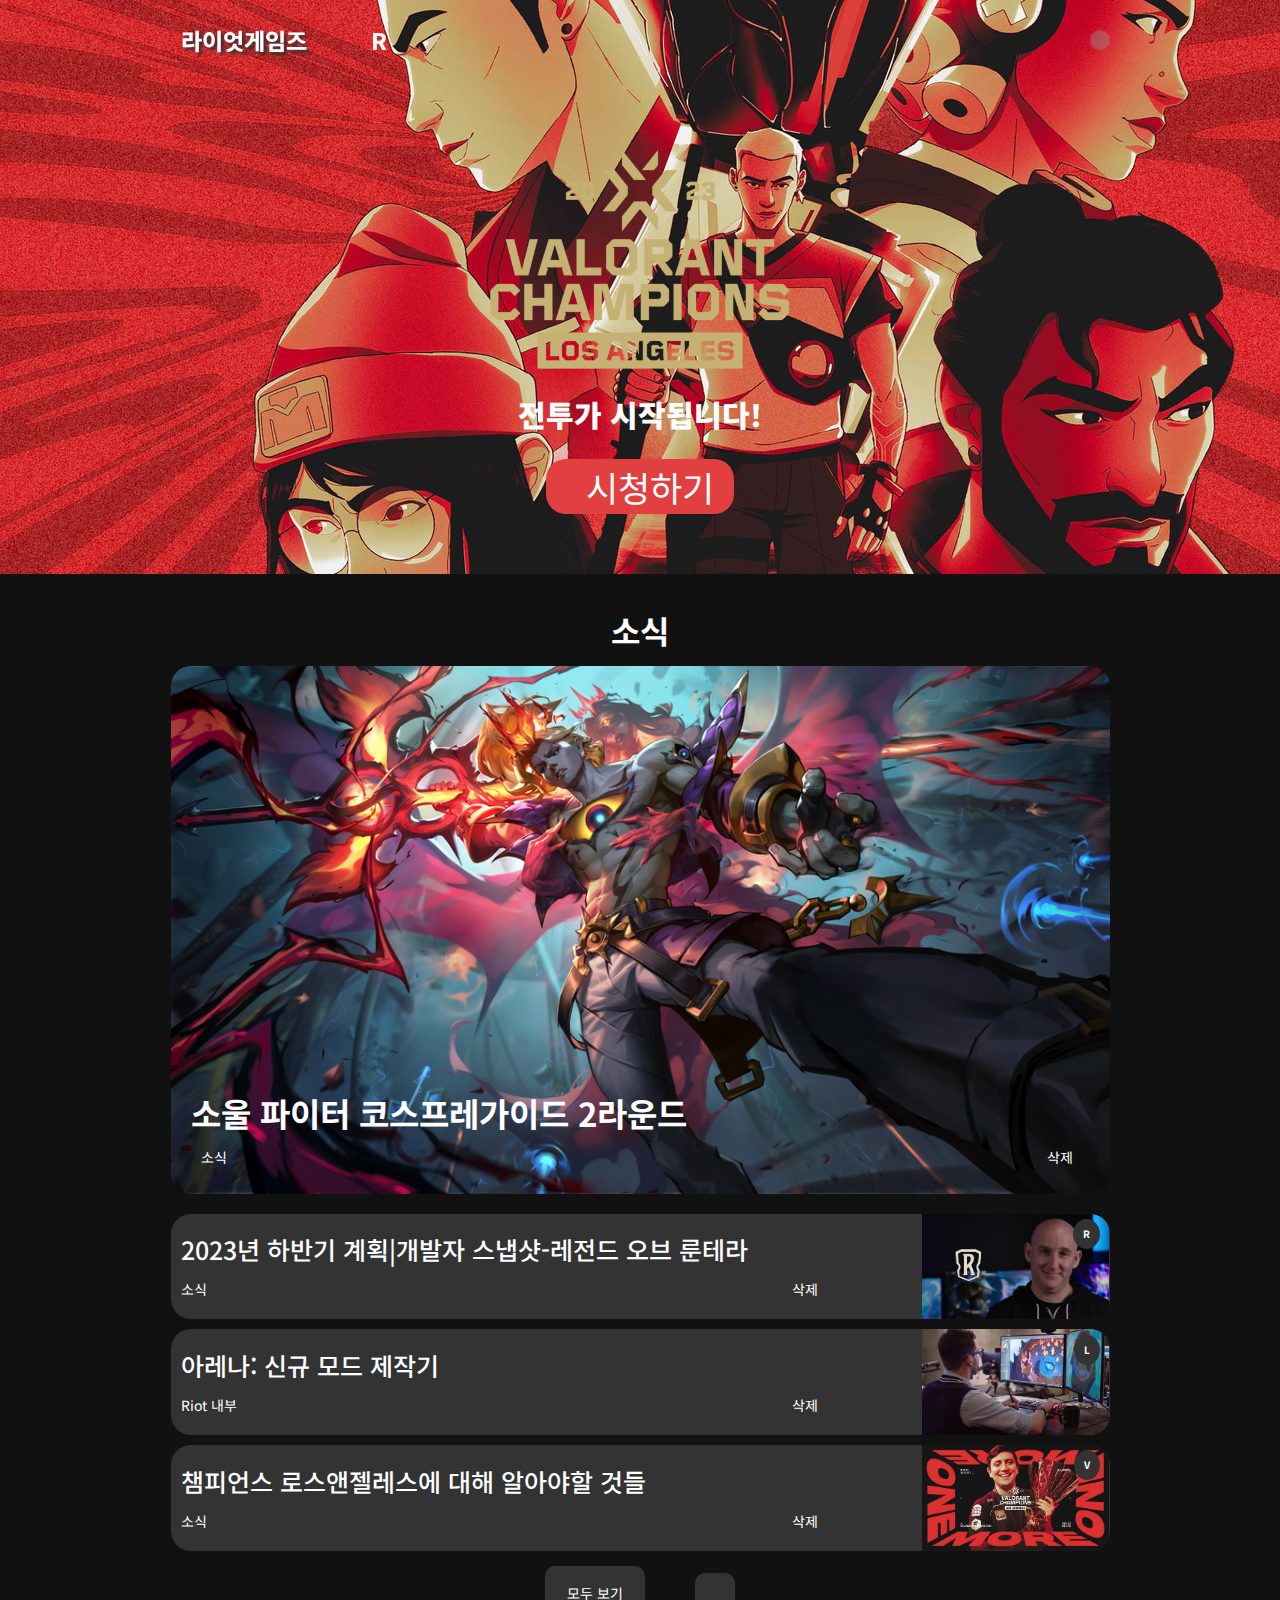
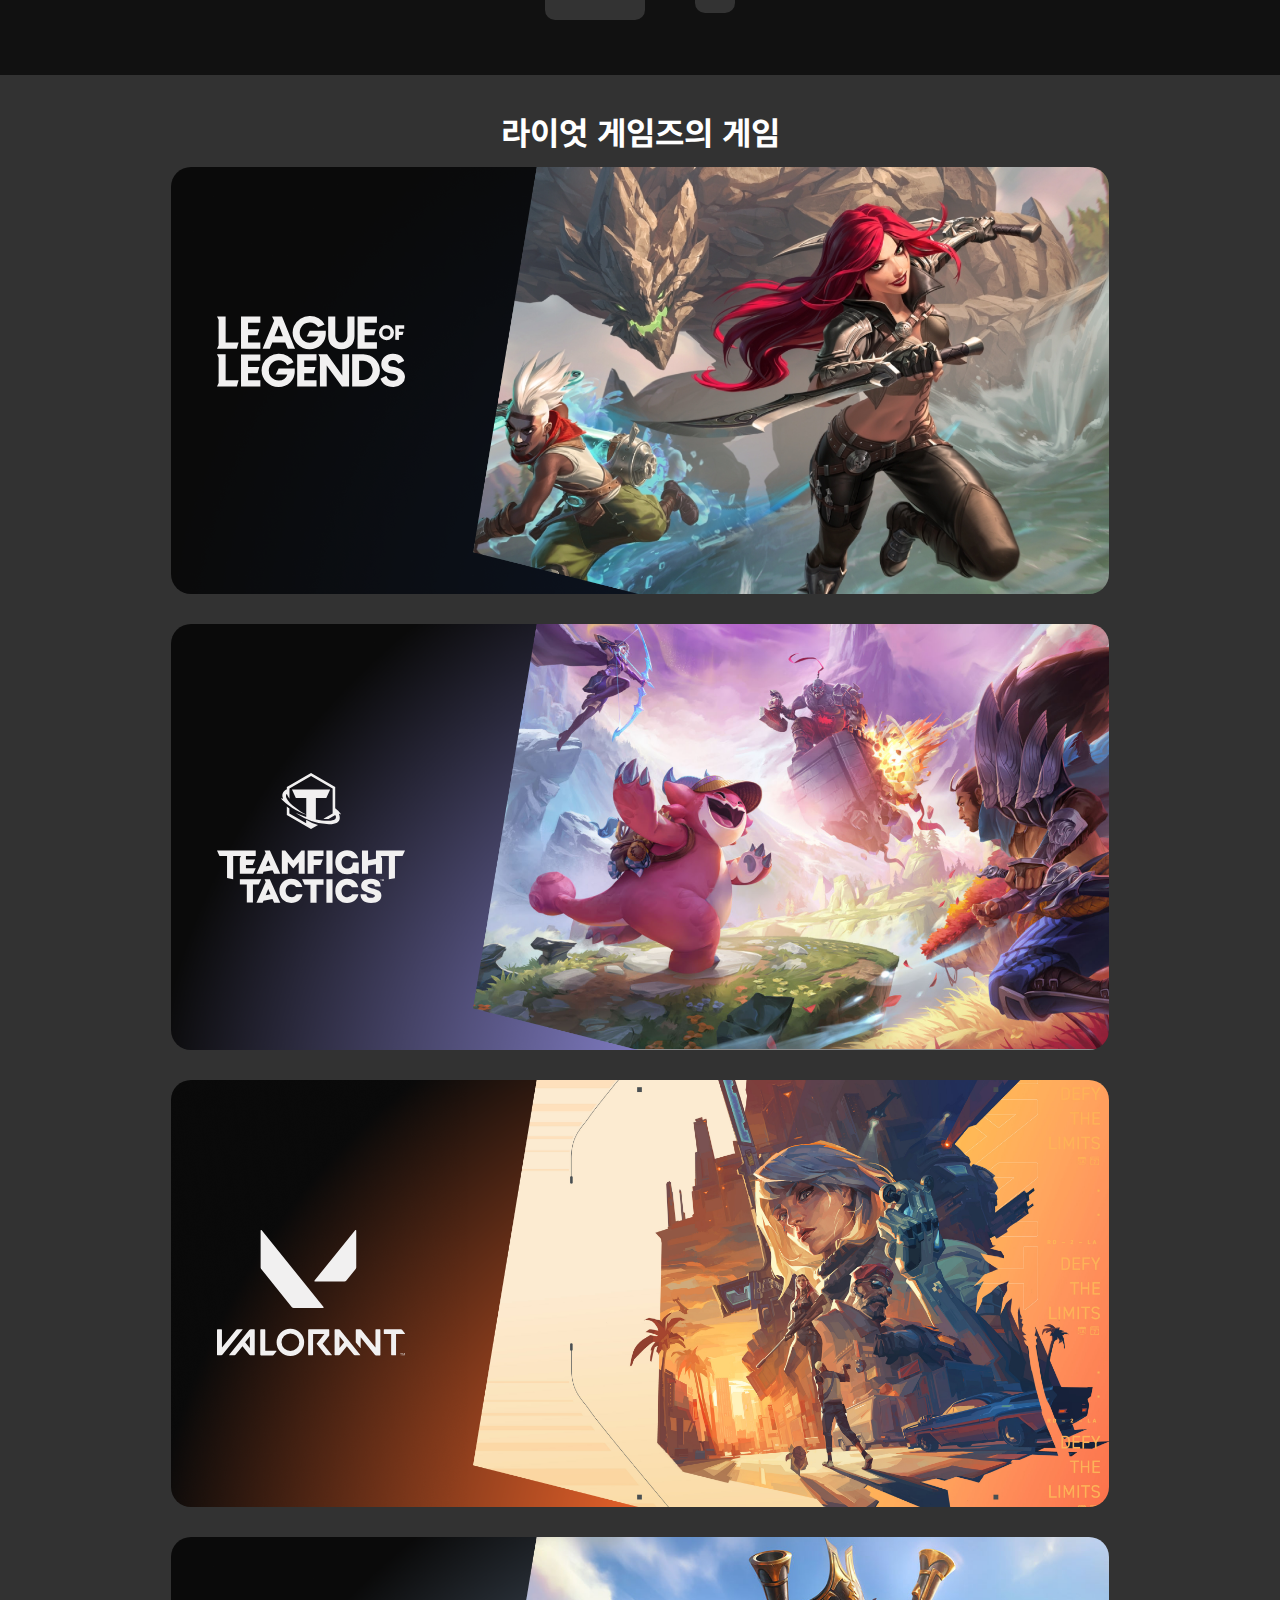
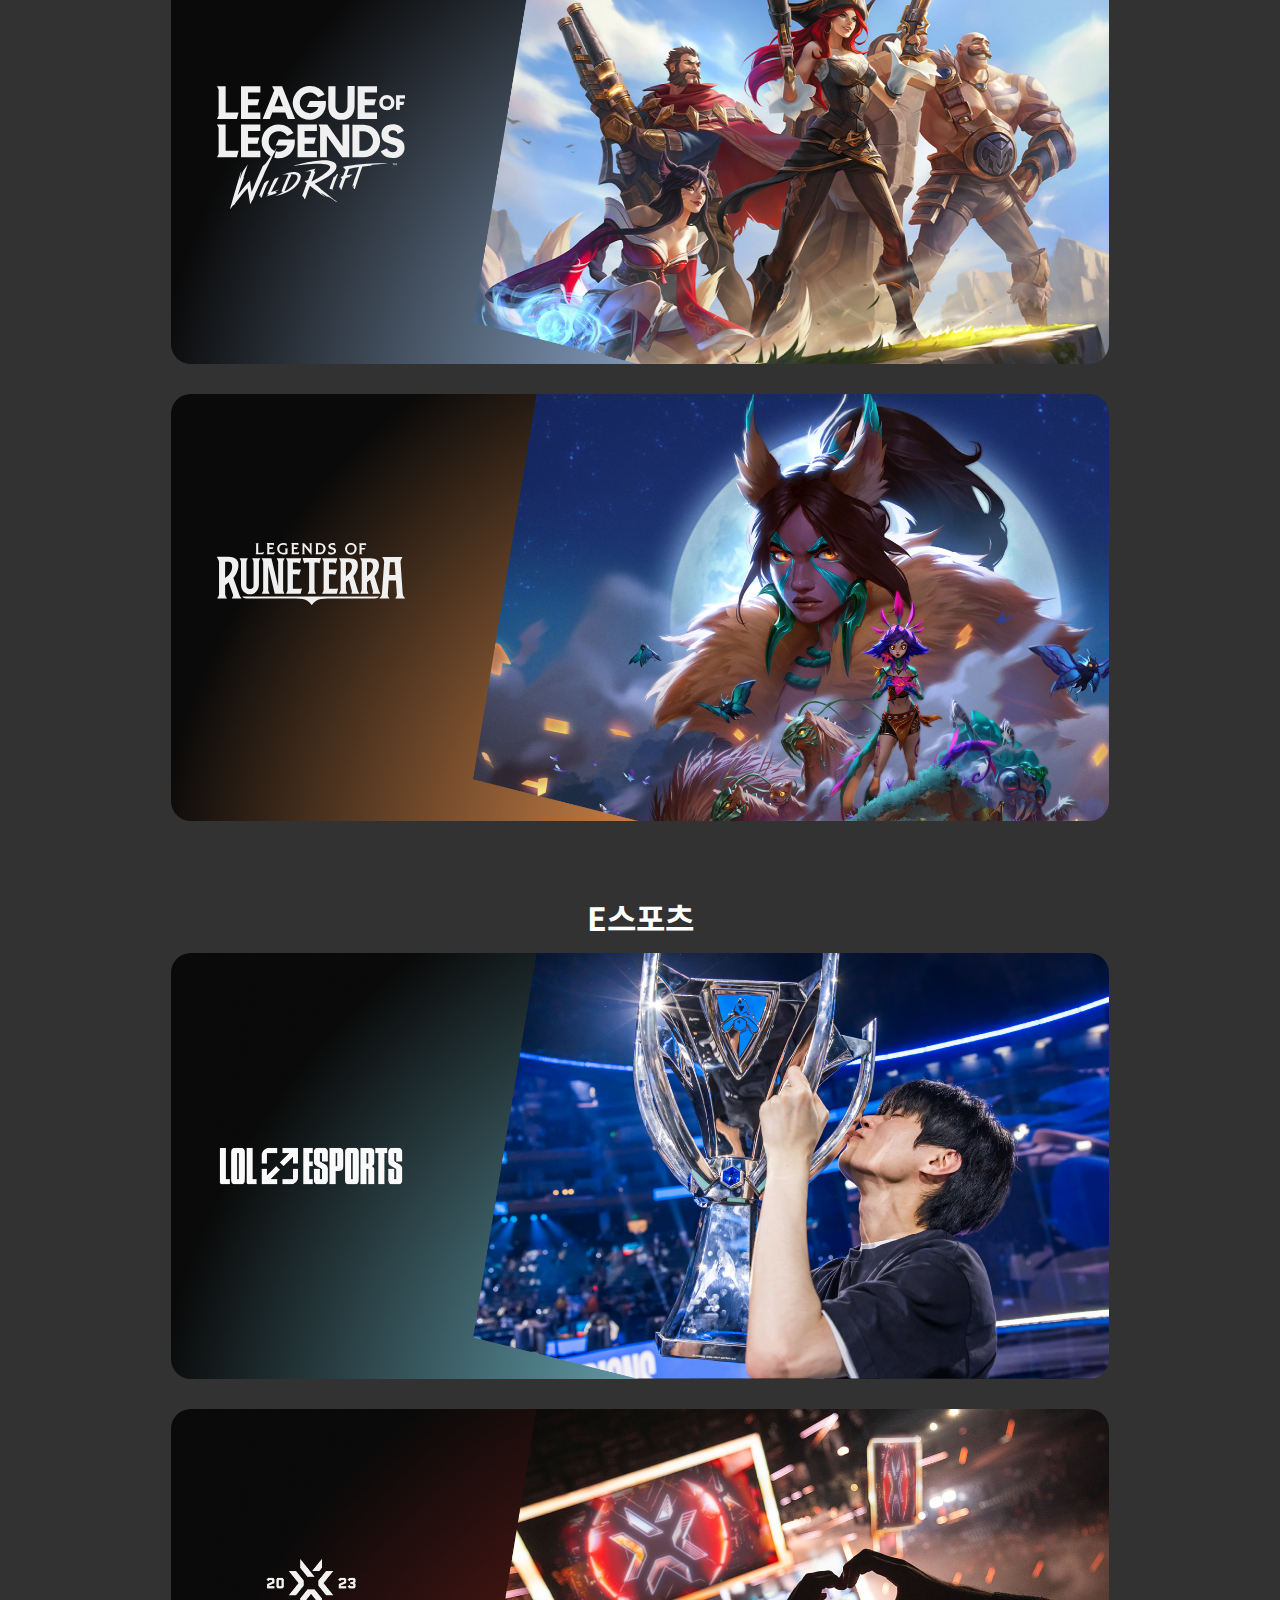
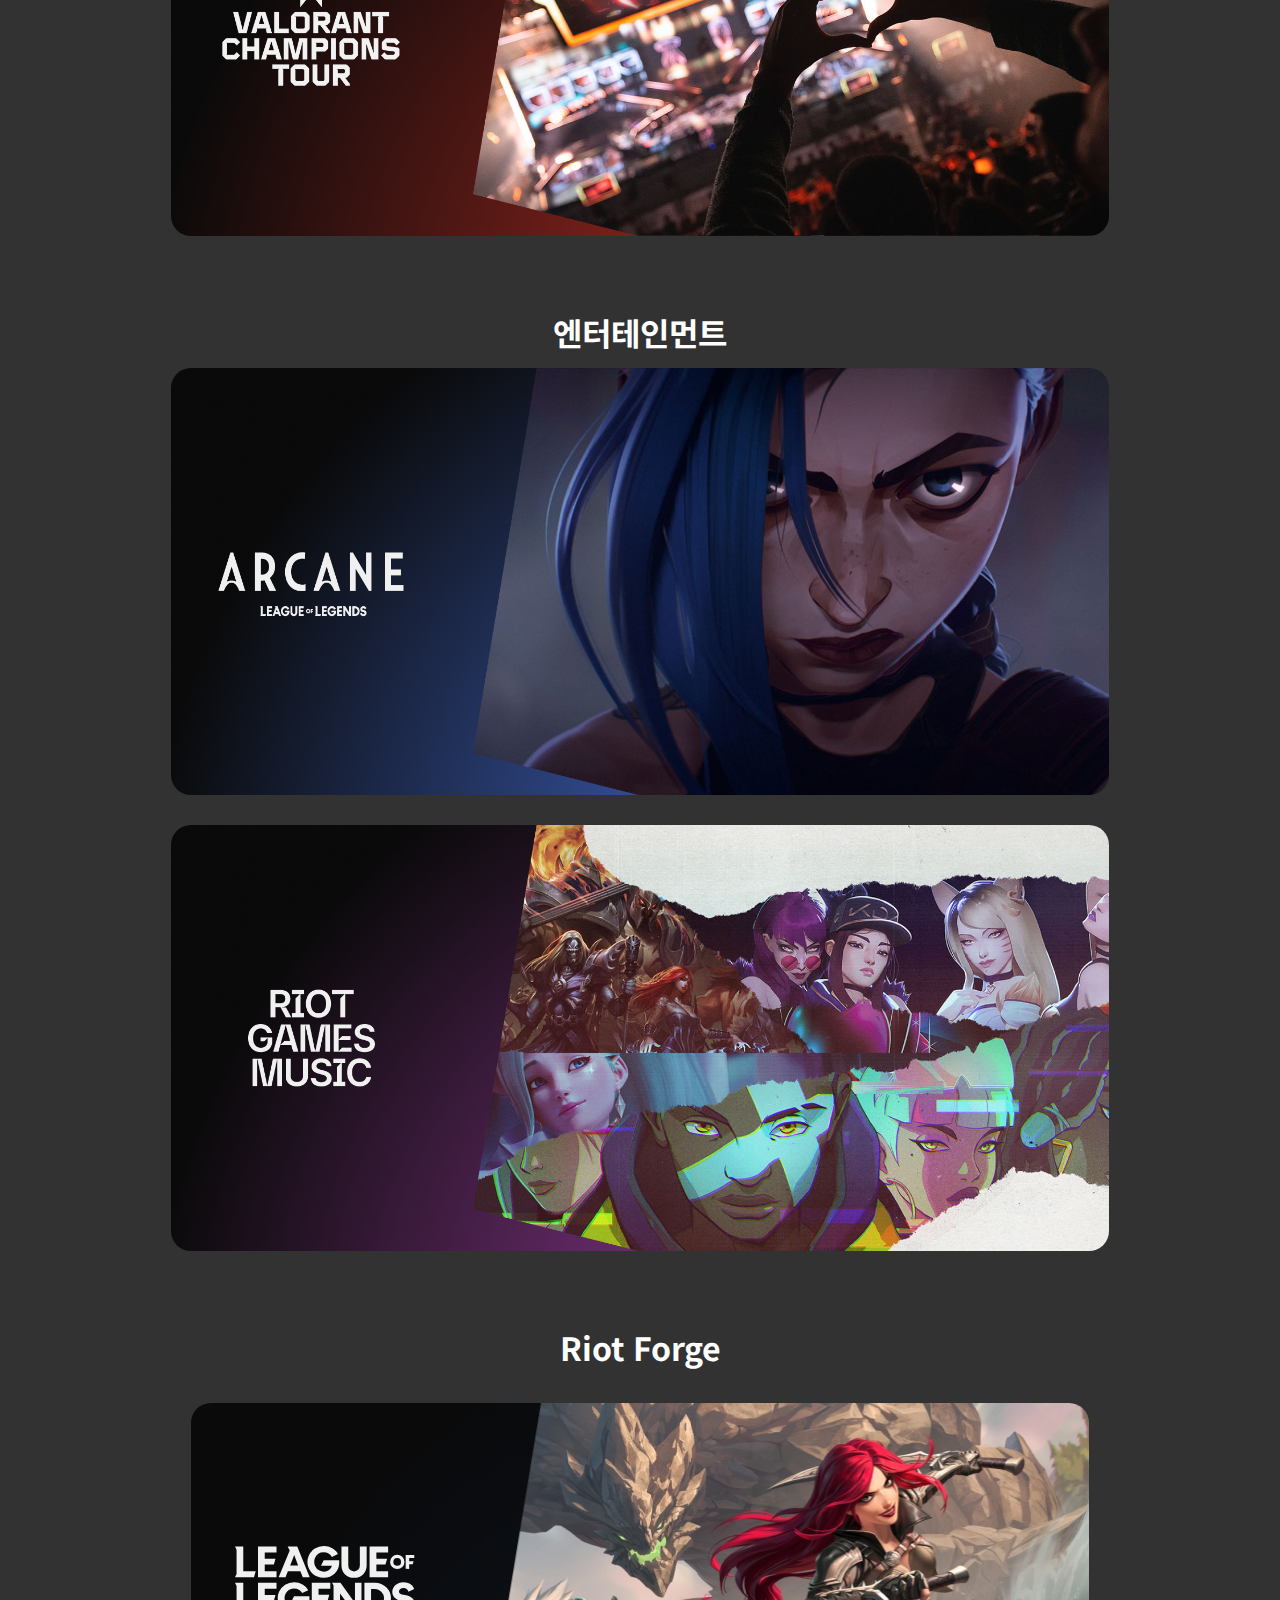
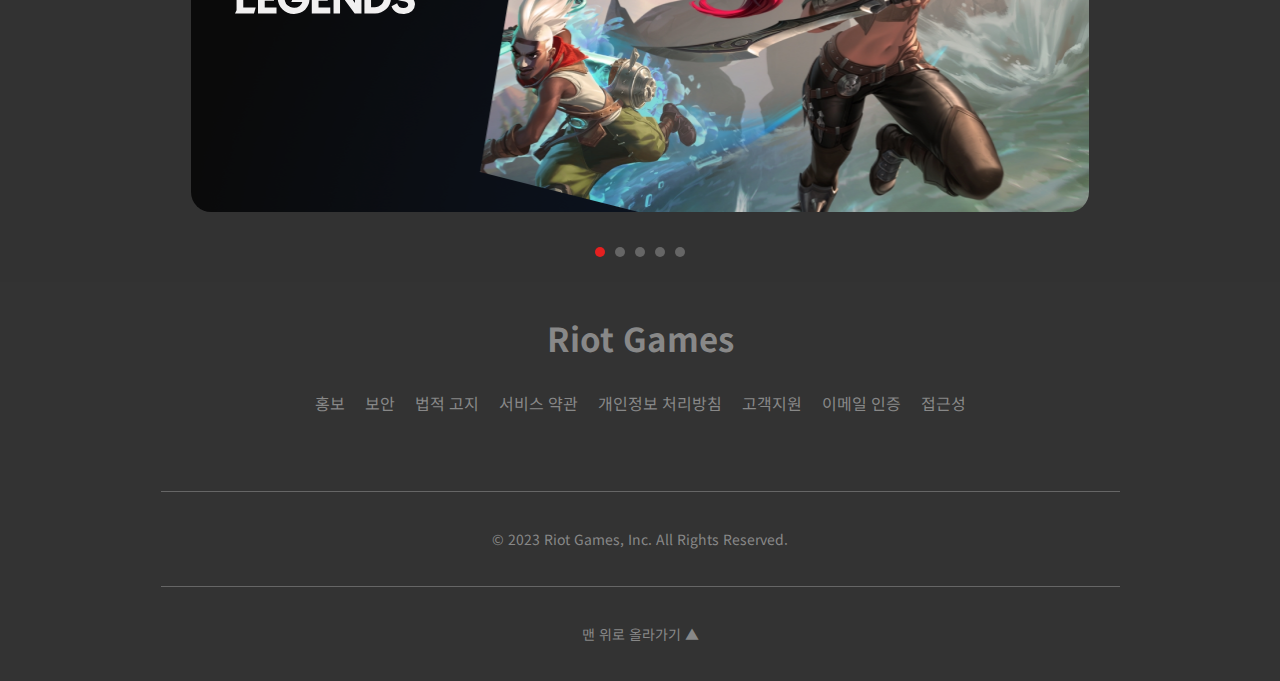
==== commit 4d1e29fa: "첫줄수정" ====
--- a/html/html실습파일/projectRiotGames/index.html
+++ b/html/html실습파일/projectRiotGames/index.html
@@ -1,4 +1,4 @@
-<!DOCTYPE html>ndex
+<!DOCTYPE html>
 <html lang="ko">
 <head>
     <meta charset="UTF-8">
